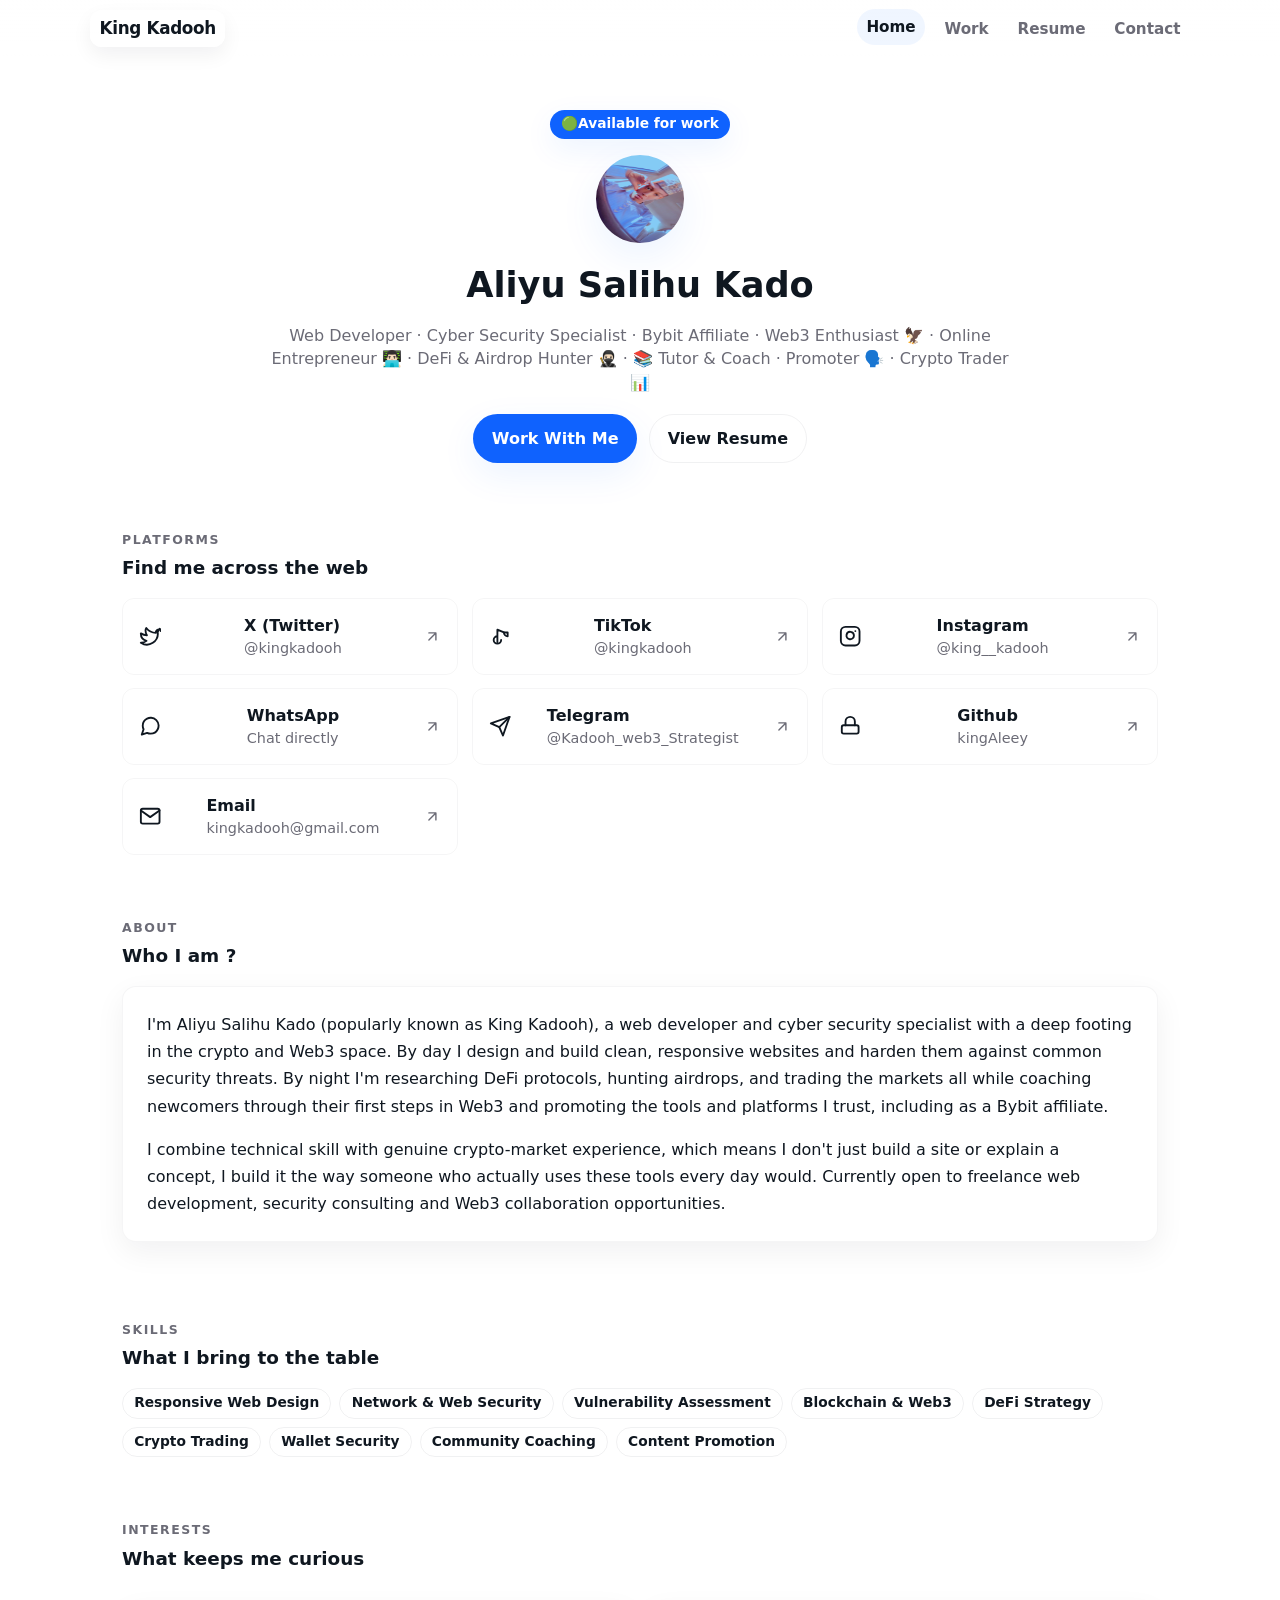
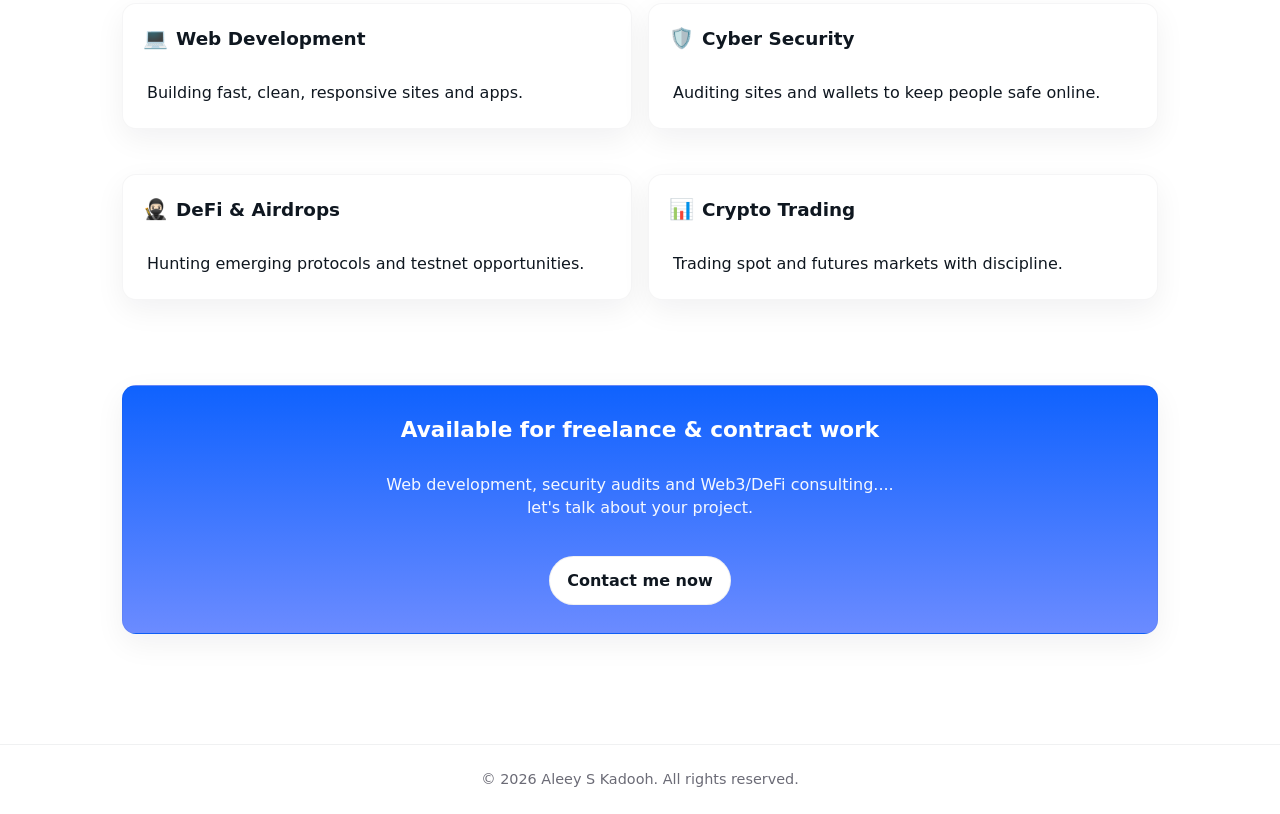
==== index.html @ 9423e7e9 "updates" ====
<!DOCTYPE html>
<html lang="en">
<head>
  <meta charset="utf-8" />
  <meta name="viewport" content="width=device-width, initial-scale=1" />
  <title>King Kadooh, Web Developer & Cyber Security Specialist</title>
  <meta name="description" content="King Kadooh, Web Developer, Cyber Security Specialist and Web3/DeFi enthusiast. Available for freelance web development, security audits and crypto consulting." />
  <link rel="icon" href="/favicon.ico" />
  <link rel="stylesheet" href="/styles.css" />
</head>
<body>
  <header class="site-header">
    <nav>
      <a href="/" class="brand">King Kadooh</a>
      <div class="nav-links">
        <a href="/">Home</a>
        <a href="/work.html">Work</a>
        <a href="/resume.html">Resume</a>
        <a href="/contact.html">Contact</a>
      </div>
    </nav>
  </header>

  <main>
    <section class="hero">
      <span class="badge badge-secondary">🟢Available for work</span>
      <img class="avatar" src="5960869288195329954.jpg" alt="">
      <h1>Aliyu Salihu Kado</h1>
      <p class="roles">
        Web Developer · Cyber Security Specialist · Bybit Affiliate · Web3 Enthusiast 🦅 · Online Entrepreneur 👨🏻‍💻 · DeFi &amp; Airdrop Hunter 🥷🏻 · 📚 Tutor &amp; Coach · Promoter 🗣️ · Crypto Trader 📊
      </p>
      <div class="cta-row">
        <a href="/contact.html" class="btn btn-primary">Work With Me</a>
        <a href="/resume.html" class="btn btn-outline">View Resume</a>
      </div>
    </section>

    <section class="section">
      <p class="section-eyebrow">Platforms</p>
      <h2 class="section-title">Find me across the web</h2>
      <div class="platform-grid">
        <a class="platform-card" href="https://twitter.com/" target="_blank" rel="noopener noreferrer">
          <div class="platform-info">
            <svg class="platform-icon" viewBox="0 0 24 24" fill="none" stroke="currentColor" stroke-width="2" stroke-linecap="round" stroke-linejoin="round"><path d="M22 4s-.7 2.1-2 3.4c1.6 10-9.4 17.3-18 11.6 2.2.1 4.4-.6 6-2C3 15.5 1.9 12.3 2 9c2 1.2 4.2 1.9 6.5 2C7.6 9.7 7 7.9 7 6c0-1 .3-2 .8-2.8C10.3 6.4 13.9 8.3 18 8.5c-.2-2.5 2.4-4.5 4.7-3.4 1-.1 1.9-.5 2.7-1.1-.3 1.1-1 2-1.9 2.6.9-.1 1.7-.3 2.5-.7z"/></svg>
          </div>
          <div>
            <p class="platform-name">X (Twitter)</p>
            <p class="platform-handle">@kingkadooh</p>
          </div>
          <svg class="arrow-icon" viewBox="0 0 24 24" fill="none" stroke="currentColor" stroke-width="2" stroke-linecap="round" stroke-linejoin="round"><path d="M7 17 17 7M7 7h10v10"/></svg>
        </a>
        <a class="platform-card" href="https://www.tiktok.com/" target="_blank" rel="noopener noreferrer">
          <div class="platform-info">
            <svg class="platform-icon" viewBox="0 0 24 24" fill="none" stroke="currentColor" stroke-width="2" stroke-linecap="round" stroke-linejoin="round"><path d="M9 18V5l7 3M9 12a4 4 0 1 0 4 4"/><path d="M16 8a4 4 0 0 0 4 4V8h-4Z"/></svg>
          </div>
          <div>
            <p class="platform-name">TikTok</p>
            <p class="platform-handle">@kingkadooh</p>
          </div>
          <svg class="arrow-icon" viewBox="0 0 24 24" fill="none" stroke="currentColor" stroke-width="2" stroke-linecap="round" stroke-linejoin="round"><path d="M7 17 17 7M7 7h10v10"/></svg>
        </a>
        <a class="platform-card" href="https://instagram.com/king__kadooh" target="_blank" rel="noopener noreferrer">
          <div class="platform-info">
            <svg class="platform-icon" viewBox="0 0 24 24" fill="none" stroke="currentColor" stroke-width="2" stroke-linecap="round" stroke-linejoin="round"><rect x="2" y="2" width="20" height="20" rx="5"/><path d="M16 11.4a4 4 0 1 1-7.9-1 4 4 0 0 1 7.9 1Z"/><path d="M17.5 6.5h.01"/></svg>
          </div>
          <div>
            <p class="platform-name">Instagram</p>
            <p class="platform-handle">@king__kadooh</p>
          </div>
          <svg class="arrow-icon" viewBox="0 0 24 24" fill="none" stroke="currentColor" stroke-width="2" stroke-linecap="round" stroke-linejoin="round"><path d="M7 17 17 7M7 7h10v10"/></svg>
        </a>
        <a class="platform-card" href="https://wa.me/2349134285557" target="_blank" rel="noopener noreferrer">
          <div class="platform-info">
            <svg class="platform-icon" viewBox="0 0 24 24" fill="none" stroke="currentColor" stroke-width="2" stroke-linecap="round" stroke-linejoin="round"><path d="M21 11.5a8.38 8.38 0 0 1-.9 3.8 8.5 8.5 0 0 1-7.6 4.7 8.38 8.38 0 0 1-3.8-.9L3 21l1.9-5.7a8.38 8.38 0 0 1-.9-3.8 8.5 8.5 0 0 1 4.7-7.6 8.38 8.38 0 0 1 3.8-.9h.5a8.48 8.48 0 0 1 8 8v.5z"/></svg>
          </div>
          <div>
            <p class="platform-name">WhatsApp</p>
            <p class="platform-handle">Chat directly</p>
          </div>
          <svg class="arrow-icon" viewBox="0 0 24 24" fill="none" stroke="currentColor" stroke-width="2" stroke-linecap="round" stroke-linejoin="round"><path d="M7 17 17 7M7 7h10v10"/></svg>
        </a>
        <a class="platform-card" href="https://t.me/Kadooh_web3_Strategist" target="_blank" rel="noopener noreferrer">
          <div class="platform-info">
            <svg class="platform-icon" viewBox="0 0 24 24" fill="none" stroke="currentColor" stroke-width="2" stroke-linecap="round" stroke-linejoin="round"><path d="m22 2-7 20-4-9-9-4Z"/><path d="M22 2 11 13"/></svg>
          </div>
          <div>
            <p class="platform-name">Telegram</p>
            <p class="platform-handle">@Kadooh_web3_Strategist</p>
          </div>
          <svg class="arrow-icon" viewBox="0 0 24 24" fill="none" stroke="currentColor" stroke-width="2" stroke-linecap="round" stroke-linejoin="round"><path d="M7 17 17 7M7 7h10v10"/></svg>
        </a>
        <a class="platform-card" href="https://github.com/kingAleey" target="_blank" rel="noopener noreferrer">
          <div class="platform-info">
            <svg class="platform-icon" viewBox="0 0 24 24" fill="none" stroke="currentColor" stroke-width="2" stroke-linecap="round" stroke-linejoin="round"><rect x="3" y="11" width="18" height="9" rx="2"/><path d="M7 11V7a5 5 0 0 1 10 0v4"/></svg>
          </div>
          <div>
            <p class="platform-name">Github</p>
            <p class="platform-handle">kingAleey</p>
          </div>
          <svg class="arrow-icon" viewBox="0 0 24 24" fill="none" stroke="currentColor" stroke-width="2" stroke-linecap="round" stroke-linejoin="round"><path d="M7 17 17 7M7 7h10v10"/></svg>
        </a>
        <a class="platform-card" href="mailto:hello@kingkadooh.com">
          <div class="platform-info">
            <svg class="platform-icon" viewBox="0 0 24 24" fill="none" stroke="currentColor" stroke-width="2" stroke-linecap="round" stroke-linejoin="round"><rect x="2" y="4" width="20" height="16" rx="2"/><path d="m22 6-10 7L2 6"/></svg>
          </div>
          <div>
            <p class="platform-name">Email</p>
            <p class="platform-handle">kingkadooh@gmail.com</p>
          </div>
          <svg class="arrow-icon" viewBox="0 0 24 24" fill="none" stroke="currentColor" stroke-width="2" stroke-linecap="round" stroke-linejoin="round"><path d="M7 17 17 7M7 7h10v10"/></svg>
        </a>
      </div>
    </section>

    <section class="section">
      <p class="section-eyebrow">About</p>
      <h2 class="section-title">Who I am ?</h2>
      <div class="card">
        <div class="card-content">
          <p style="line-height: 1.7; margin: 0;">
            I'm Aliyu Salihu Kado (popularly known as King Kadooh), a web developer and cyber security specialist with a deep footing in the crypto and Web3 space. By day I design and build clean, responsive websites and harden them against common security threats. By night I'm researching DeFi protocols, hunting airdrops, and trading the markets all while coaching newcomers through their first steps in Web3 and promoting the tools and platforms I trust, including as a Bybit affiliate.
          </p>
          <p style="line-height: 1.7; margin: 1rem 0 0;">
            I combine technical skill with genuine crypto-market experience, which means I don't just build a site or explain a concept, I build it the way someone who actually uses these tools every day would. Currently open to freelance web development, security consulting and Web3 collaboration opportunities.
          </p>
        </div>
      </div>
    </section>

    <section class="section">
      <p class="section-eyebrow">Skills</p>
      <h2 class="section-title">What I bring to the table</h2>
      <div class="tag-list">
        <span class="badge badge-outline">Responsive Web Design</span>
        <span class="badge badge-outline">Network &amp; Web Security</span>
        <span class="badge badge-outline">Vulnerability Assessment</span>
        <span class="badge badge-outline">Blockchain &amp; Web3</span>
        <span class="badge badge-outline">DeFi Strategy</span>
        <span class="badge badge-outline">Crypto Trading</span>
        <span class="badge badge-outline">Wallet Security</span>
        <span class="badge badge-outline">Community Coaching</span>
        <span class="badge badge-outline">Content Promotion</span>
      </div>
    </section>

    <section class="section">
      <p class="section-eyebrow">Interests</p>
      <h2 class="section-title">What keeps me curious</h2>
      <div class="interest-grid">
        <div class="card">
          <div class="card-header">
            <p class="card-title"><span class="interest-emoji">💻</span>Web Development</p>
          </div>
          <div class="card-content">
            <p style="color: var(--muted-foreground); margin: 0;">Building fast, clean, responsive sites and apps.</p>
          </div>
        </div>
        <div class="card">
          <div class="card-header">
            <p class="card-title"><span class="interest-emoji">🛡️</span>Cyber Security</p>
          </div>
          <div class="card-content">
            <p style="color: var(--muted-foreground); margin: 0;">Auditing sites and wallets to keep people safe online.</p>
          </div>
        </div>
        <div class="card">
          <div class="card-header">
            <p class="card-title"><span class="interest-emoji">🥷🏻</span>DeFi &amp; Airdrops</p>
          </div>
          <div class="card-content">
            <p style="color: var(--muted-foreground); margin: 0;">Hunting emerging protocols and testnet opportunities.</p>
          </div>
        </div>
        <div class="card">
          <div class="card-header">
            <p class="card-title"><span class="interest-emoji">📊</span>Crypto Trading</p>
          </div>
          <div class="card-content">
            <p style="color: var(--muted-foreground); margin: 0;">Trading spot and futures markets with discipline.</p>
          </div>
        </div>
      </div>
    </section>

    <section class="section" style="padding-bottom: 6rem; padding-top: 1.5rem;">
      <div class="card cta-card">
        <div class="card-content">
          <h2>Available for freelance &amp; contract work</h2>
          <p>Web development, security audits and Web3/DeFi consulting.... <br> let's talk about your project.</p>
          <a href="/contact.html" class="btn btn-light" style="margin-top: 0.5rem;">Contact me now</a>
        </div>
      </div>
    </section>
  </main>

  <footer class="site-footer">
    © <span id="year"></span> Aleey S Kadooh. All rights reserved.
  </footer>

  <script src="/script.js"></script>
</body>
</html>
---- styles.css ----
:root{
  --bg: #ffffff;
  --surface: #ffffff;
  --muted: #6b6b76;
  --text: #0f1720;
  --border: rgba(15,23,32,0.06);
  --primary: #0f62fe;
  --primary-foreground: #ffffff;
  --glass: rgba(255,255,255,0.6);
  --radius-sm: 8px;
  --radius: 14px;
  --shadow-sm: 0 10px 30px rgba(16,24,40,0.06);
  --shadow-md: 0 18px 48px rgba(16,24,40,0.10);
  --motion-duration: 300ms;
  --ease: cubic-bezier(.2,.9,.2,1);
  --max-width: 1100px;
  --container-pad: 1rem;
  --accent-weak: rgba(15,98,254,0.06);
  --touch-target: 48px;
}
*{box-sizing:border-box}
html,body{height:100%}
body{
  margin:0;
  font-family: Inter, system-ui, -apple-system, "Segoe UI", Roboto, "Helvetica Neue", Arial;
  -webkit-font-smoothing:antialiased;
  -moz-osx-font-smoothing:grayscale;
  color:var(--text);
  background:var(--bg);
  min-height:100vh;
  display:flex;
  flex-direction:column;
  line-height:1.45;
  -webkit-tap-highlight-color:transparent;
}
.wrapper, .site-header nav, main{max-width:var(--max-width); margin:0 auto; padding:0 var(--container-pad); width:100%}
.site-header{
  position:sticky;
  top:0;
  z-index:100;
  background:linear-gradient(180deg, rgba(255,255,255,0.06), rgba(255,255,255,0));
  border-bottom:none;
  backdrop-filter: blur(8px) saturate(110%);
  -webkit-backdrop-filter: blur(8px) saturate(110%);
  padding:0;
}
.site-header nav{
  display:flex;
  align-items:center;
  justify-content:space-between;
  gap:1rem;
  padding:.65rem 0;
}
.brand{
  font-weight:900;
  letter-spacing:-0.02em;
  color:var(--text);
  font-size:1.05rem;
  display:inline-flex;
  align-items:center;
  gap:.5rem;
  padding:.4rem .6rem;
  border-radius:12px;
  background:rgba(255,255,255,0.85);
  box-shadow:0 8px 20px rgba(16,24,40,0.06);
  transform:translateZ(0);
  z-index:120;
  will-change:transform;
  animation:brand-float 4200ms var(--ease) infinite;
}
@keyframes brand-float{
  0%{ transform:translateY(0) }
  50%{ transform:translateY(-6px) }
  100%{ transform:translateY(0) }
}
.nav-links{
  display:flex;
  gap:.6rem;
  align-items:center;
  -webkit-font-smoothing:antialiased;
}
a{ text-decoration:none; color:inherit; }
.nav-links a{
  color:var(--muted);
  font-weight:700;
  font-size:.95rem;
  padding:.45rem .6rem;
  border-radius:999px;
  transition: color var(--motion-duration) var(--ease), background-color var(--motion-duration) var(--ease), transform var(--motion-duration) var(--ease);
  text-decoration:none;
  border: none;
  background:transparent;
}
.nav-links a:hover, .nav-links a.active{
  color:var(--text);
  background:var(--accent-weak);
  transform:translateY(-2px);
}
@media (max-width:720px){
  .nav-links{gap:.4rem; font-size:.94rem}
  .nav-links a{padding:.5rem .6rem}
  .brand{padding:.33rem .5rem; font-size:1rem}
}
main{flex:1}
.site-footer{border-top:1px solid var(--border); padding:1.5rem var(--container-pad); text-align:center; color:var(--muted); font-size:.9rem}
.badge{
  display:inline-flex; align-items:center; gap:.5rem; padding:.28rem .7rem; border-radius:999px; font-weight:700; font-size:.86rem;
}
.badge-secondary{background:var(--primary); color:var(--primary-foreground); box-shadow:0 10px 30px rgba(15,98,254,0.08)}
.badge-outline{background:transparent; border:1px solid var(--border); color:var(--text)}
.btn{
  display:inline-flex; align-items:center; gap:.6rem; padding:.75rem 1.1rem; font-weight:800; border-radius:999px; border:1px solid transparent;
  cursor:pointer; transition: transform var(--motion-duration) var(--ease), box-shadow var(--motion-duration) var(--ease), background-color var(--motion-duration) var(--ease);
  text-decoration:none; min-height:var(--touch-target);
}
.btn-primary{background:var(--primary); color:var(--primary-foreground); box-shadow:0 12px 36px rgba(15,98,254,0.08)}
.btn-primary:hover{transform:translateY(-4px); box-shadow:var(--shadow-md)}
.btn-outline{background:transparent; color:var(--text); border:1px solid var(--border)}
.btn-outline:hover{background:var(--glass); transform:translateY(-2px)}
.btn-light{background:var(--surface); color:var(--text); border:1px solid var(--border)}
.btn-light:hover{background:var(--glass)}
.card{
  background:var(--surface);
  border-radius:var(--radius);
  border:1px solid rgba(15,23,32,0.04);
  box-shadow:var(--shadow-sm);
  overflow:hidden;
  transition: transform var(--motion-duration) var(--ease), box-shadow var(--motion-duration) var(--ease), border-color var(--motion-duration) var(--ease);
  will-change:transform;
  margin:0.9rem 0;
}
.card:hover{transform:translateY(-10px); box-shadow:var(--shadow-md); border-color:rgba(15,98,254,0.08)}
.card-header{padding:1.25rem 1.25rem 0}
.card-content{padding:1.5rem}
.card-title{font-size:1.15rem; font-weight:800; margin:0 0 .25rem; color:var(--text)}
.page-header{padding:3.25rem var(--container-pad) 0}
.page-header h1{font-size:2rem; margin:0 0 .5rem; font-weight:900}
.page-header p{color:var(--muted); margin:0 0 1.25rem}
.hero{padding:3.25rem 1rem 2.25rem; text-align:center}
.hero .badge{margin-bottom:1rem}
.avatar{
  margin:0 auto 1rem; height:88px; width:88px; display:flex; align-items:center; justify-content:center; border-radius:999px;
  background:linear-gradient(135deg,var(--primary), #6b8bff); color:var(--primary-foreground); font-weight:900; font-size:1.4rem;
  box-shadow:0 14px 40px rgba(15,98,254,0.08); transition:transform 360ms var(--ease), box-shadow 360ms var(--ease);
  will-change:transform;
}
.avatar:hover{transform:translateY(-6px) scale(1.02)}
.hero h1{font-size:2.2rem; margin:0; font-weight:900}
.hero .roles{margin-top:.9rem; font-size:1rem; color:var(--muted); max-width:760px; margin-left:auto; margin-right:auto}
.hero .cta-row{margin-top:1.25rem; display:flex; gap:.75rem; justify-content:center; flex-wrap:wrap}
.section{padding:2rem 1rem}
.section-eyebrow{font-size:.78rem; font-weight:800; text-transform:uppercase; letter-spacing:.12em; color:var(--muted); margin:0 0 .4rem}
.section-title{font-size:1.15rem; font-weight:800; margin:0 0 1rem}
.platform-grid{display:grid; grid-template-columns:1fr; gap:.85rem}
@media (min-width:640px){ .platform-grid{grid-template-columns:repeat(2,1fr)} }
@media (min-width:980px){ .platform-grid{grid-template-columns:repeat(3,1fr)} }
.platform-card{
  display:flex; align-items:center; justify-content:space-between; gap:1rem; padding:.95rem 1rem; border-radius:12px;
  transition: transform var(--motion-duration) var(--ease), box-shadow var(--motion-duration) var(--ease), background-color var(--motion-duration) var(--ease);
  background:transparent;
  border:1px solid rgba(15,23,32,0.04);
  text-decoration:none;
}
.platform-card:hover{transform:translateY(-8px); background:var(--accent-weak); box-shadow:var(--shadow-sm)}
.platform-info{display:flex; gap:.75rem; align-items:center}
.platform-icon{width:1.4rem; height:1.4rem; flex-shrink:0}
.platform-name{font-weight:800; margin:0}
.platform-handle{font-size:.9rem; color:var(--muted); margin:0}
.arrow-icon{width:1.05rem; height:1.05rem; color:var(--muted); transition: transform var(--motion-duration) var(--ease)}
.platform-card:hover .arrow-icon{transform:translate(6px,-4px) rotate(3deg)}
.tag-list{display:flex; flex-wrap:wrap; gap:.5rem}
.interest-grid{display:grid; grid-template-columns:1fr; gap:1rem}
@media (min-width:640px){ .interest-grid{grid-template-columns:repeat(2,1fr)} }
.interest-emoji{font-size:1.25rem; margin-right:.5rem}
.cta-card{background:linear-gradient(180deg,var(--primary), #6b8bff); color:var(--primary-foreground)}
.cta-card .card-content{display:flex; flex-direction:column; align-items:center; gap:.75rem; text-align:center; padding:1.75rem}
.cta-card h2{font-size:1.35rem; margin:0; font-weight:900}
.cta-card p{color:rgba(255,255,255,0.95); max-width:40rem}
.project-grid{display:grid; gap:1rem; grid-template-columns:1fr; padding:0 1rem 1.5rem}
@media (min-width:768px){ .project-grid{grid-template-columns:repeat(2,1fr)} }
.project-card{display:flex; flex-direction:column}
.project-description{color:var(--muted); margin:0 0 1rem}
.project-links{display:flex; gap:.6rem}
.project-link{color:var(--primary); font-weight:800; font-size:.95rem; display:inline-flex; align-items:center; gap:.5rem; text-decoration:none}
.project-link:hover{color:#0047b3; transform:translateY(-2px); transition:transform var(--motion-duration) var(--ease)}
.resume-wrap{
  padding:1.75rem 1rem 2.5rem;
  max-width:980px;
  margin:0 auto;
}
.resume-header{text-align:center; margin-bottom:1.25rem}
.resume-header h1{font-size:2.2rem; margin:0 0 .25rem}
.resume-header p{color:var(--muted); margin:0 0 1rem}
.separator{border:none; border-top:1px solid rgba(15,23,32,0.04); margin-top:1rem}
.summary-row{display:flex; gap:1rem; align-items:center}
.summary-row p{flex:1; margin:0}
.summary-avatar{flex-shrink:0; height:88px; width:88px; display:flex; align-items:center; justify-content:center; border-radius:12px; background:linear-gradient(135deg,var(--primary), #6b8bff); color:var(--primary-foreground); font-weight:900}
@media (max-width:640px){ .summary-row{flex-direction:column; text-align:center} }
.job-header-row{display:flex; justify-content:space-between; gap:1rem; align-items:flex-start; flex-wrap:wrap}
.job-title{font-size:1.03rem; font-weight:800; margin:0}
.job-company{font-weight:700; margin:0}
.job-body p{margin:0 0 1rem; color:var(--muted)}
.job-note{margin-top:1rem; color:var(--muted); font-size:.95rem}
.contact-wrap{max-width:720px; margin:0 auto; padding:1.5rem 1rem}
.contact-wrap h1{font-size:1.8rem; margin:0 0 .5rem}
.contact-wrap p{color:var(--muted); margin:0 0 1rem}
.form-field{margin-bottom:1rem}
.form-field label{display:block; font-weight:800; margin-bottom:.35rem; color:var(--text)}
.form-field input, .form-field textarea{
  width:100%; padding:.72rem .9rem; border-radius:10px; border:1px solid var(--border); background:transparent; color:var(--text);
  transition:box-shadow var(--motion-duration) var(--ease), border-color var(--motion-duration) var(--ease);
  font:inherit;
}
.form-field input::placeholder, .form-field textarea::placeholder{color:rgba(100,110,130,0.6)}
.form-field input:focus, .form-field textarea:focus{outline:none; border-color:var(--primary); box-shadow:0 10px 36px rgba(15,98,254,0.06)}
.form-field textarea{min-height:130px; resize:vertical}
.success-state{min-height:36vh; display:flex; align-items:center; justify-content:center; padding:1.25rem}
.success-icon{height:64px; width:64px; border-radius:999px; background:#dcfce7; color:#166534; display:flex; align-items:center; justify-content:center; margin:0 auto 1rem}
a:focus, button:focus, input:focus, textarea:focus{
  outline:3px solid rgba(59,130,246,0.18); outline-offset:2px; border-radius:8px;
}
.reveal{opacity:0; transform:translateY(8px); transition:opacity 420ms var(--ease), transform 420ms var(--ease)}
.reveal.visible{opacity:1; transform:none}
@media (prefers-reduced-motion:reduce){
  :root{ --motion-duration:120ms }
  *{ transition:none !important; animation:none !important; scroll-behavior:auto !important}
}
@media (max-width:420px){
  .avatar{height:84px; width:84px; font-size:1.25rem}
  .hero h1{font-size:1.6rem}
  .page-header h1{font-size:1.25rem}
  .brand{font-size:1rem; padding:.28rem .45rem}
  .nav-links{gap:.35rem; font-size:.92rem}
  .btn{padding:.64rem .9rem; min-height:44px}
  .card{border-radius:12px; margin:.7rem 0}
  .card-header{padding:1rem 1rem 0}
  .card-content{padding:1rem}
  .platform-card{padding:.75rem .9rem}
  .resume-wrap{padding:1rem .75rem 1.5rem}
}
[hidden]{display:none!important}
hr{border:none}
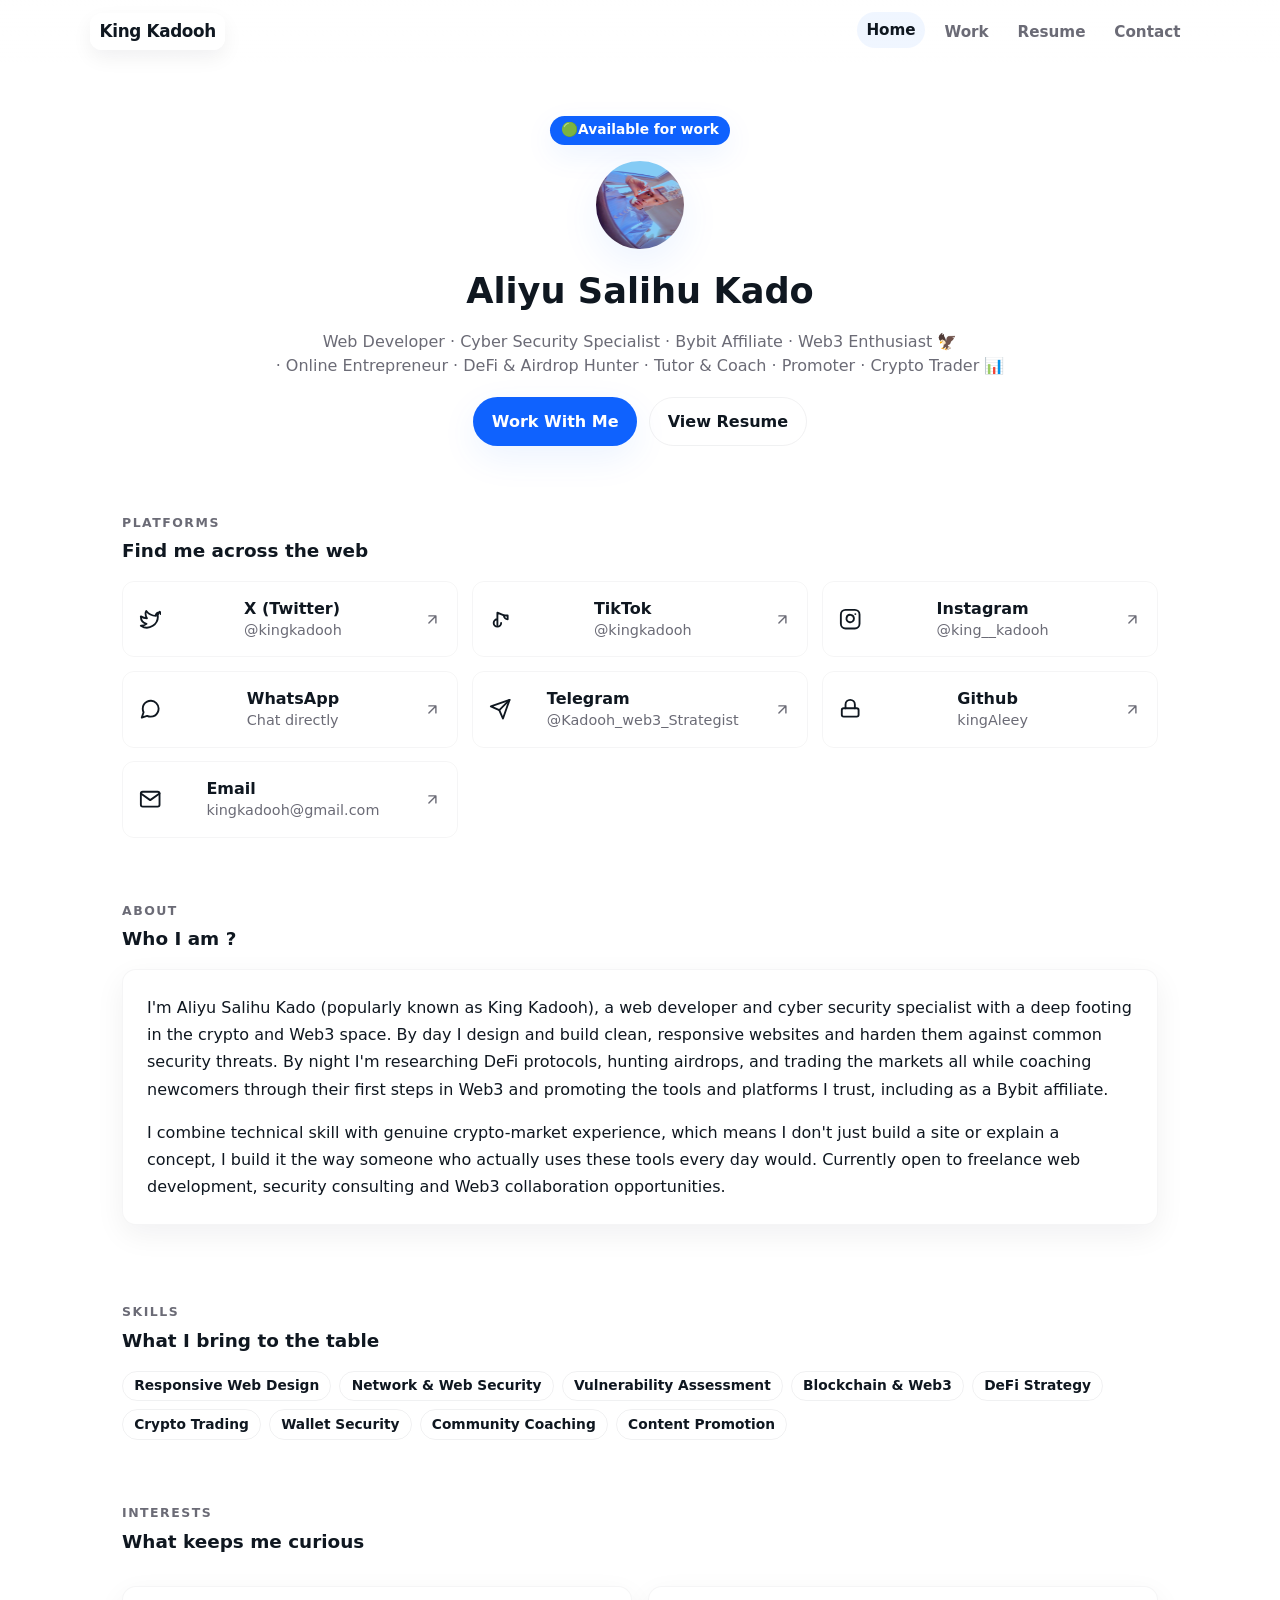
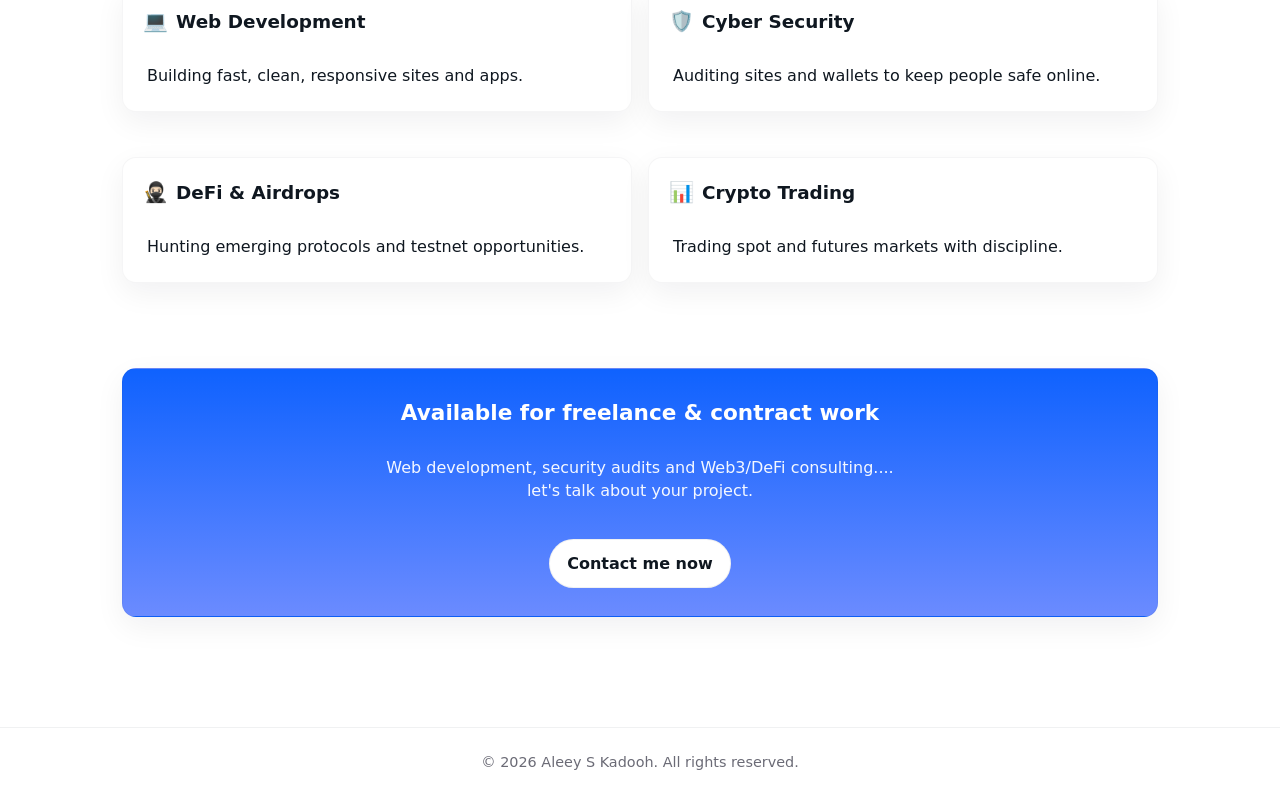
==== commit 9883e5bc: "update" ====
--- a/index.html
+++ b/index.html
@@ -27,7 +27,7 @@
       <img class="avatar" src="5960869288195329954.jpg" alt="">
       <h1>Aliyu Salihu Kado</h1>
       <p class="roles">
-        Web Developer · Cyber Security Specialist · Bybit Affiliate · Web3 Enthusiast 🦅 · Online Entrepreneur 👨🏻‍💻 · DeFi &amp; Airdrop Hunter 🥷🏻 · 📚 Tutor &amp; Coach · Promoter 🗣️ · Crypto Trader 📊
+        Web Developer · Cyber Security Specialist · Bybit Affiliate · Web3 Enthusiast 🦅<br> · Online Entrepreneur · DeFi &amp; Airdrop Hunter ·  Tutor &amp; Coach · Promoter  · Crypto Trader 📊
       </p>
       <div class="cta-row">
         <a href="/contact.html" class="btn btn-primary">Work With Me</a>
@@ -39,7 +39,7 @@
       <p class="section-eyebrow">Platforms</p>
       <h2 class="section-title">Find me across the web</h2>
       <div class="platform-grid">
-        <a class="platform-card" href="https://twitter.com/" target="_blank" rel="noopener noreferrer">
+        <a class="platform-card" href="https://x.com/Kadooh_web3" target="_blank" rel="noopener noreferrer">
           <div class="platform-info">
             <svg class="platform-icon" viewBox="0 0 24 24" fill="none" stroke="currentColor" stroke-width="2" stroke-linecap="round" stroke-linejoin="round"><path d="M22 4s-.7 2.1-2 3.4c1.6 10-9.4 17.3-18 11.6 2.2.1 4.4-.6 6-2C3 15.5 1.9 12.3 2 9c2 1.2 4.2 1.9 6.5 2C7.6 9.7 7 7.9 7 6c0-1 .3-2 .8-2.8C10.3 6.4 13.9 8.3 18 8.5c-.2-2.5 2.4-4.5 4.7-3.4 1-.1 1.9-.5 2.7-1.1-.3 1.1-1 2-1.9 2.6.9-.1 1.7-.3 2.5-.7z"/></svg>
           </div>
@@ -49,7 +49,7 @@
           </div>
           <svg class="arrow-icon" viewBox="0 0 24 24" fill="none" stroke="currentColor" stroke-width="2" stroke-linecap="round" stroke-linejoin="round"><path d="M7 17 17 7M7 7h10v10"/></svg>
         </a>
-        <a class="platform-card" href="https://www.tiktok.com/" target="_blank" rel="noopener noreferrer">
+        <a class="platform-card" href="https://www.tiktok.com/@king___kadooh?_r=1&_t=ZS-986gzdg9pdQ" target="_blank" rel="noopener noreferrer">
           <div class="platform-info">
             <svg class="platform-icon" viewBox="0 0 24 24" fill="none" stroke="currentColor" stroke-width="2" stroke-linecap="round" stroke-linejoin="round"><path d="M9 18V5l7 3M9 12a4 4 0 1 0 4 4"/><path d="M16 8a4 4 0 0 0 4 4V8h-4Z"/></svg>
           </div>
@@ -59,7 +59,7 @@
           </div>
           <svg class="arrow-icon" viewBox="0 0 24 24" fill="none" stroke="currentColor" stroke-width="2" stroke-linecap="round" stroke-linejoin="round"><path d="M7 17 17 7M7 7h10v10"/></svg>
         </a>
-        <a class="platform-card" href="https://instagram.com/king__kadooh" target="_blank" rel="noopener noreferrer">
+        <a class="platform-card" href="https://www.instagram.com/king__kadooh?igsh=MXcxd3g4cWZ3ZndtYQ==" target="_blank" rel="noopener noreferrer">
           <div class="platform-info">
             <svg class="platform-icon" viewBox="0 0 24 24" fill="none" stroke="currentColor" stroke-width="2" stroke-linecap="round" stroke-linejoin="round"><rect x="2" y="2" width="20" height="20" rx="5"/><path d="M16 11.4a4 4 0 1 1-7.9-1 4 4 0 0 1 7.9 1Z"/><path d="M17.5 6.5h.01"/></svg>
           </div>
@@ -99,7 +99,7 @@
           </div>
           <svg class="arrow-icon" viewBox="0 0 24 24" fill="none" stroke="currentColor" stroke-width="2" stroke-linecap="round" stroke-linejoin="round"><path d="M7 17 17 7M7 7h10v10"/></svg>
         </a>
-        <a class="platform-card" href="mailto:hello@kingkadooh.com">
+        <a class="platform-card" href="kingkadooh@gmail.com">
           <div class="platform-info">
             <svg class="platform-icon" viewBox="0 0 24 24" fill="none" stroke="currentColor" stroke-width="2" stroke-linecap="round" stroke-linejoin="round"><rect x="2" y="4" width="20" height="16" rx="2"/><path d="m22 6-10 7L2 6"/></svg>
           </div>
--- a/styles.css
+++ b/styles.css
@@ -1,4 +1,3 @@
-
 :root{
   --bg: #ffffff;
   --surface: #ffffff;
@@ -18,6 +17,7 @@
   --container-pad: 1rem;
   --accent-weak: rgba(15,98,254,0.06);
   --touch-target: 48px;
+  --header-height: 64px;
 }
 *{box-sizing:border-box}
 html,body{height:100%}
@@ -33,11 +33,15 @@
   flex-direction:column;
   line-height:1.45;
   -webkit-tap-highlight-color:transparent;
+  padding-top:var(--header-height);
 }
 .wrapper, .site-header nav, main{max-width:var(--max-width); margin:0 auto; padding:0 var(--container-pad); width:100%}
 .site-header{
-  position:sticky;
+  position:fixed;
   top:0;
+  left:0;
+  right:0;
+  height:var(--header-height);
   z-index:100;
   background:linear-gradient(180deg, rgba(255,255,255,0.06), rgba(255,255,255,0));
   border-bottom:none;
@@ -51,6 +55,7 @@
   justify-content:space-between;
   gap:1rem;
   padding:.65rem 0;
+  height:100%;
 }
 .brand{
   font-weight:900;
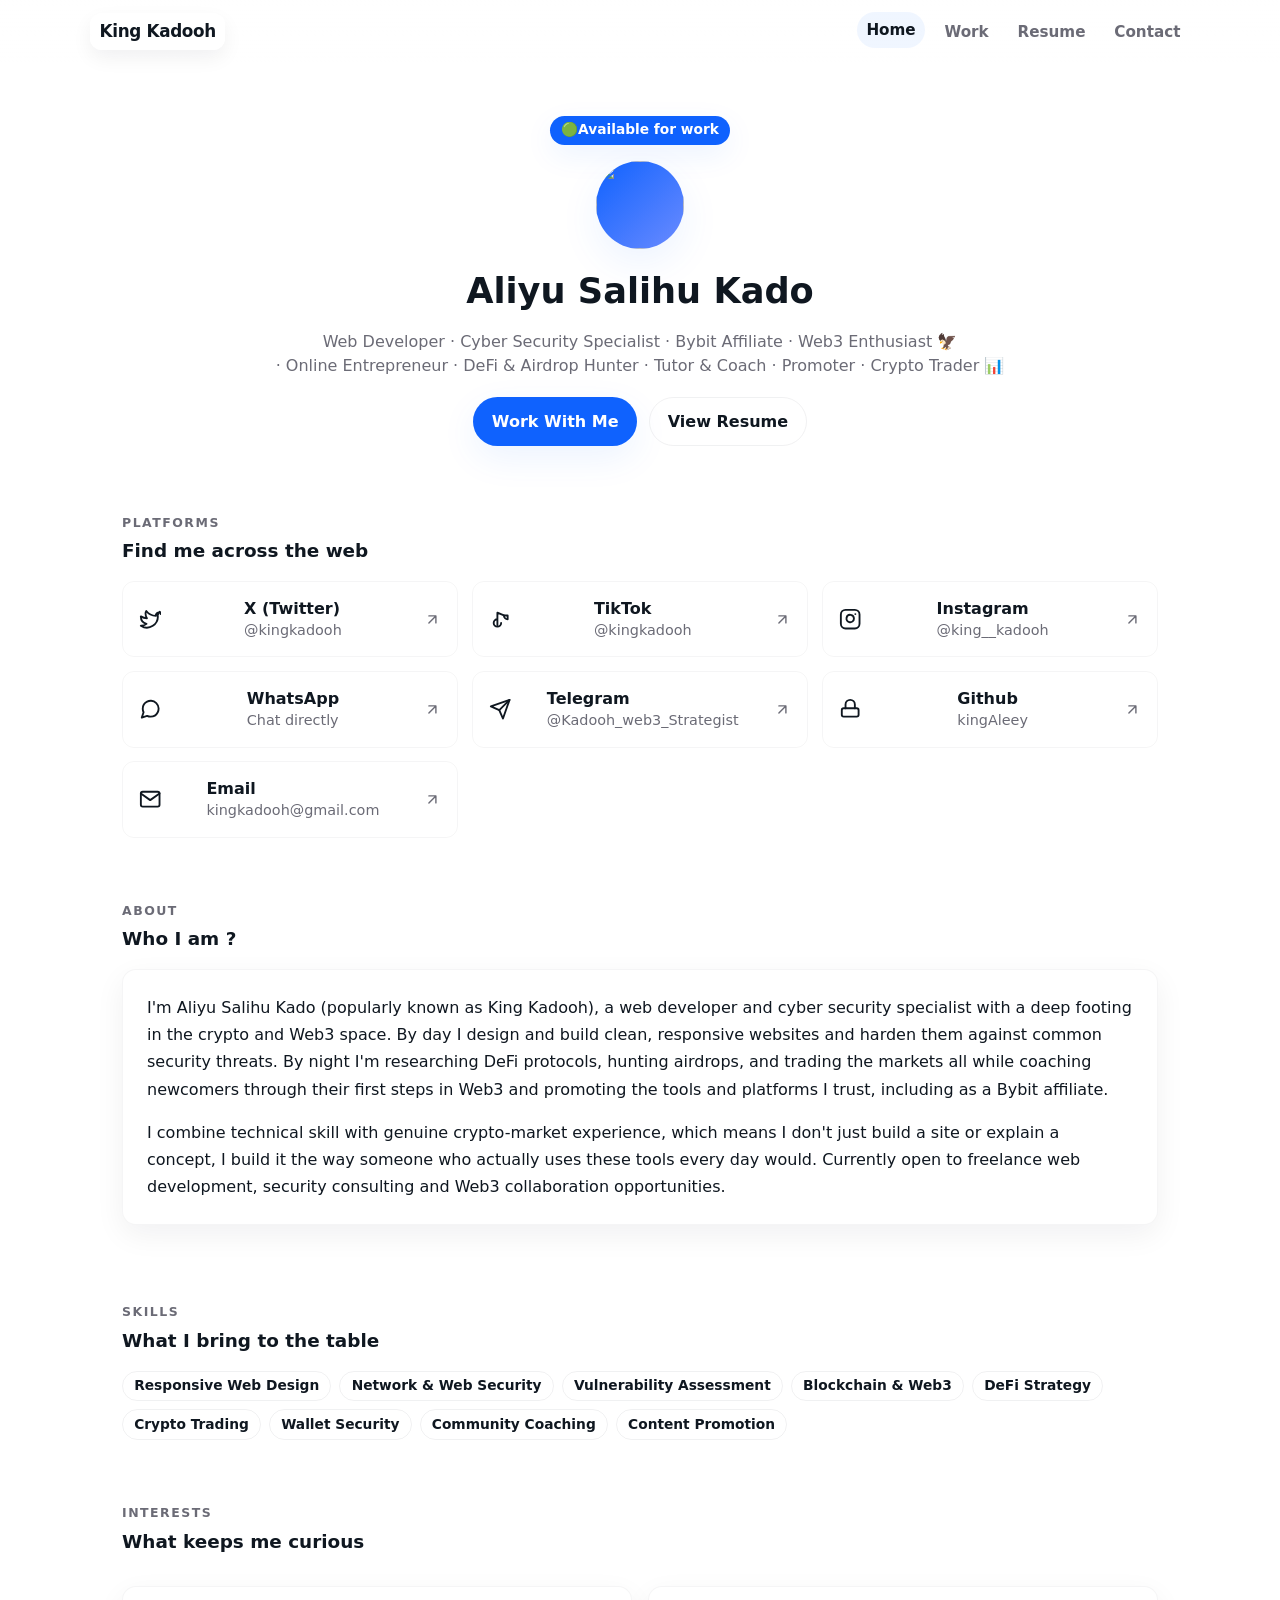
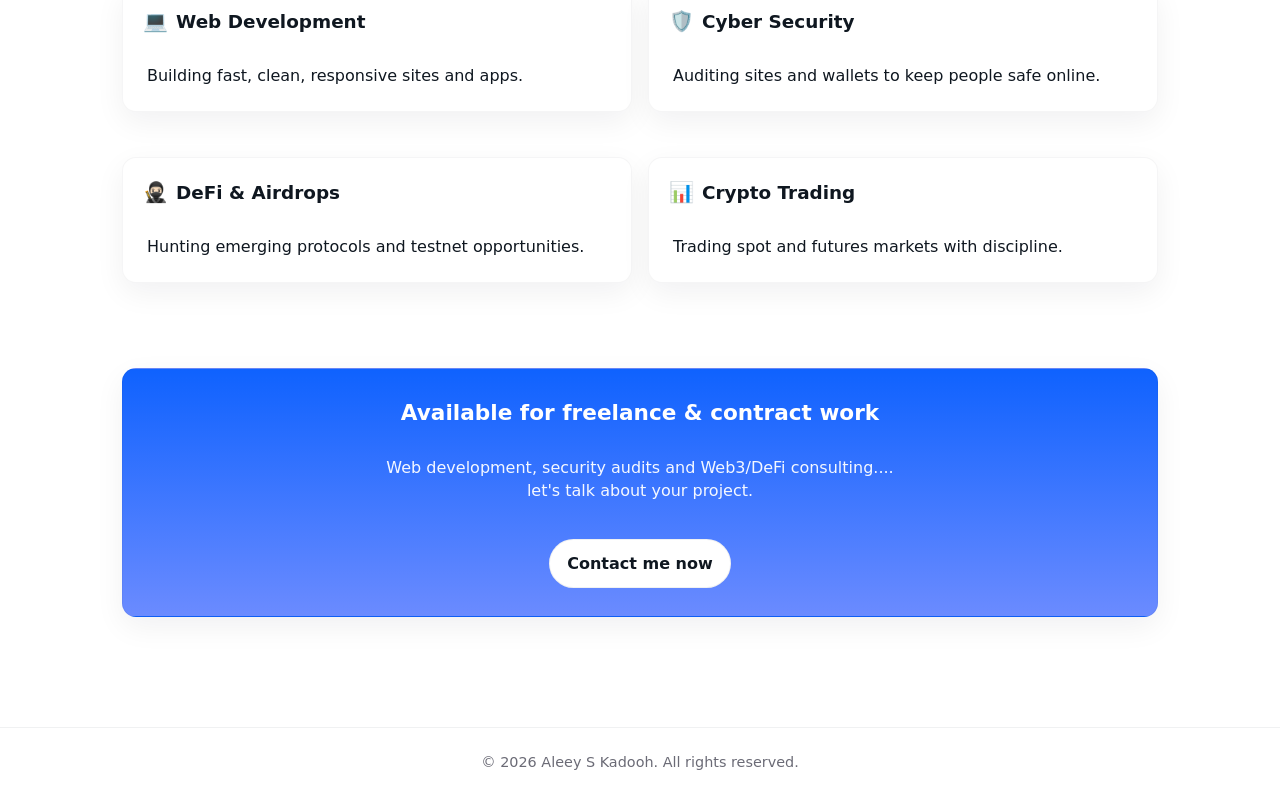
==== commit 25d33d3c: "up" ====
--- a/index.html
+++ b/index.html
@@ -24,7 +24,7 @@
   <main>
     <section class="hero">
       <span class="badge badge-secondary">🟢Available for work</span>
-      <img class="avatar" src="5960869288195329954.jpg" alt="">
+      <img class="avatar" src="596086928895329954.jpg" alt="">
       <h1>Aliyu Salihu Kado</h1>
       <p class="roles">
         Web Developer · Cyber Security Specialist · Bybit Affiliate · Web3 Enthusiast 🦅<br> · Online Entrepreneur · DeFi &amp; Airdrop Hunter ·  Tutor &amp; Coach · Promoter  · Crypto Trader 📊
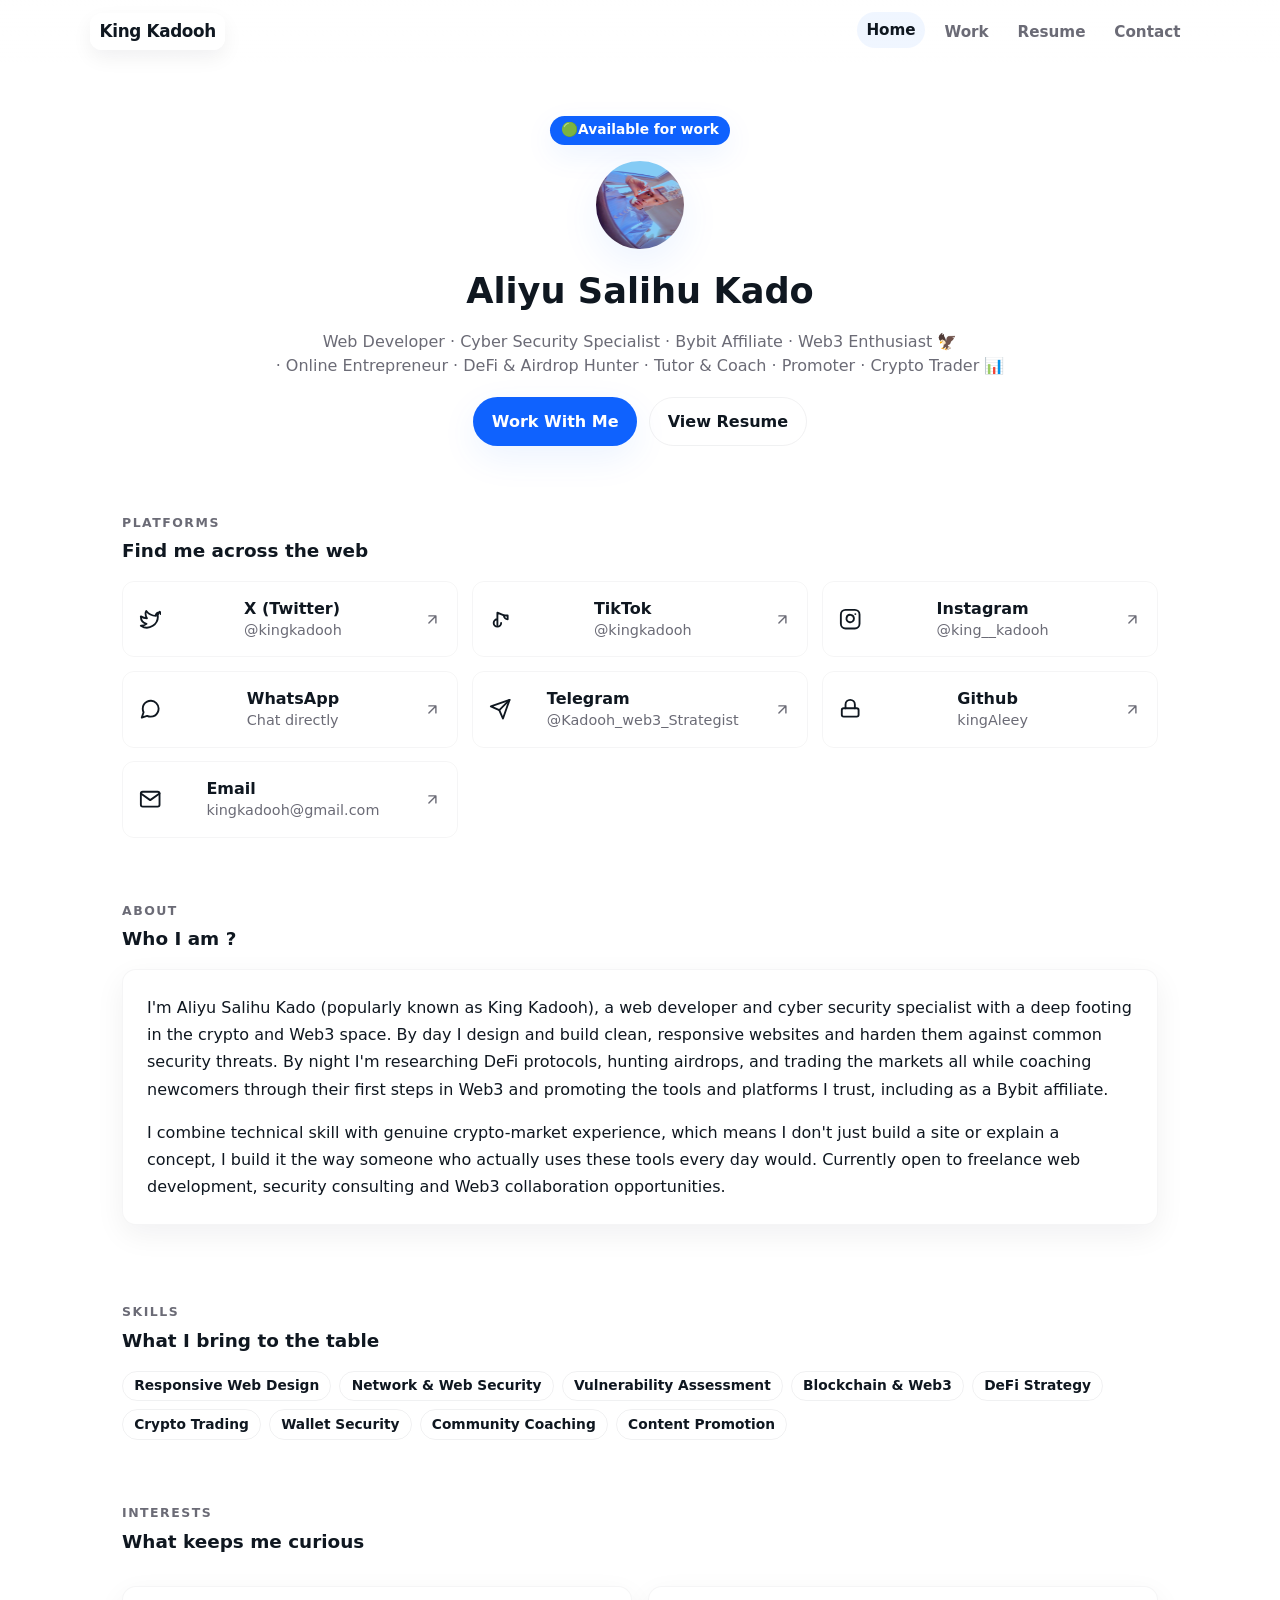
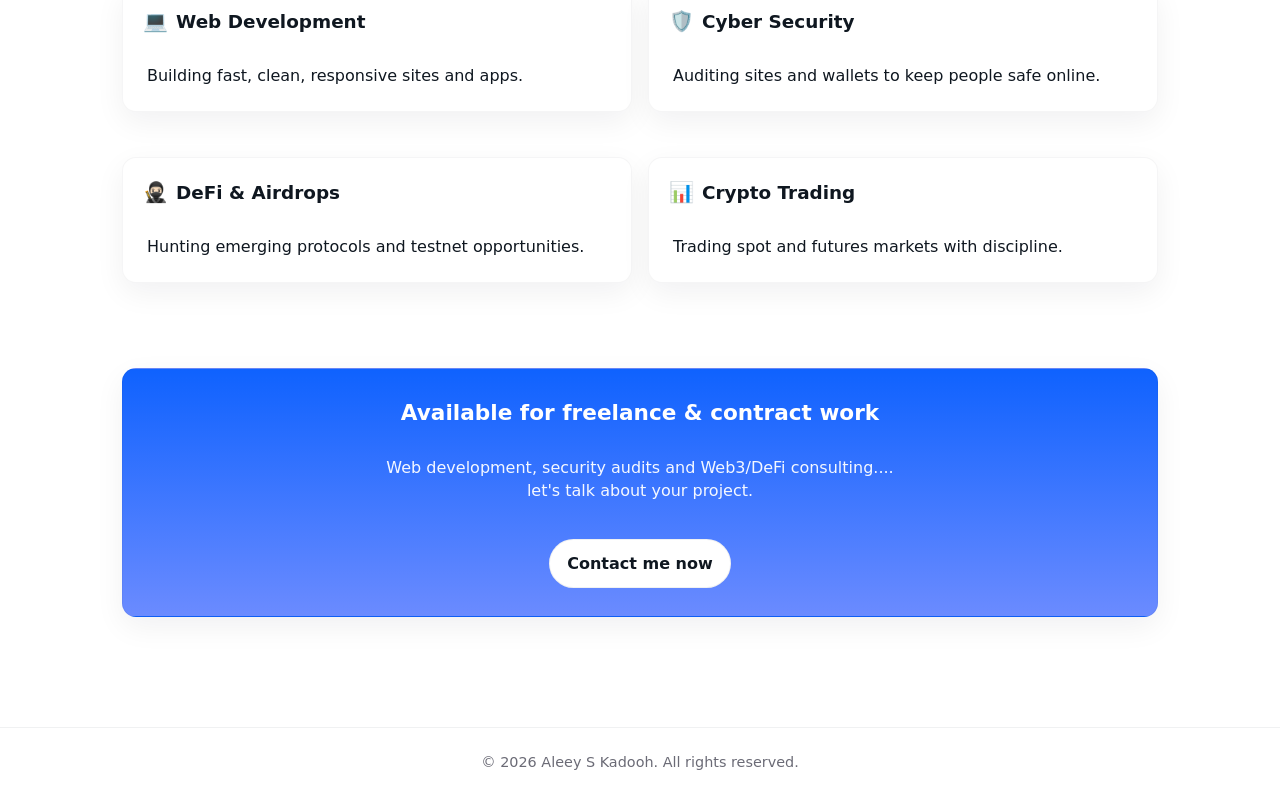
==== commit 571343e6: "changess" ====
--- a/index.html
+++ b/index.html
@@ -24,7 +24,7 @@
   <main>
     <section class="hero">
       <span class="badge badge-secondary">🟢Available for work</span>
-      <img class="avatar" src="596086928895329954.jpg" alt="">
+      <img class="avatar" src="5960869288195329954.jpg" alt="">
       <h1>Aliyu Salihu Kado</h1>
       <p class="roles">
         Web Developer · Cyber Security Specialist · Bybit Affiliate · Web3 Enthusiast 🦅<br> · Online Entrepreneur · DeFi &amp; Airdrop Hunter ·  Tutor &amp; Coach · Promoter  · Crypto Trader 📊
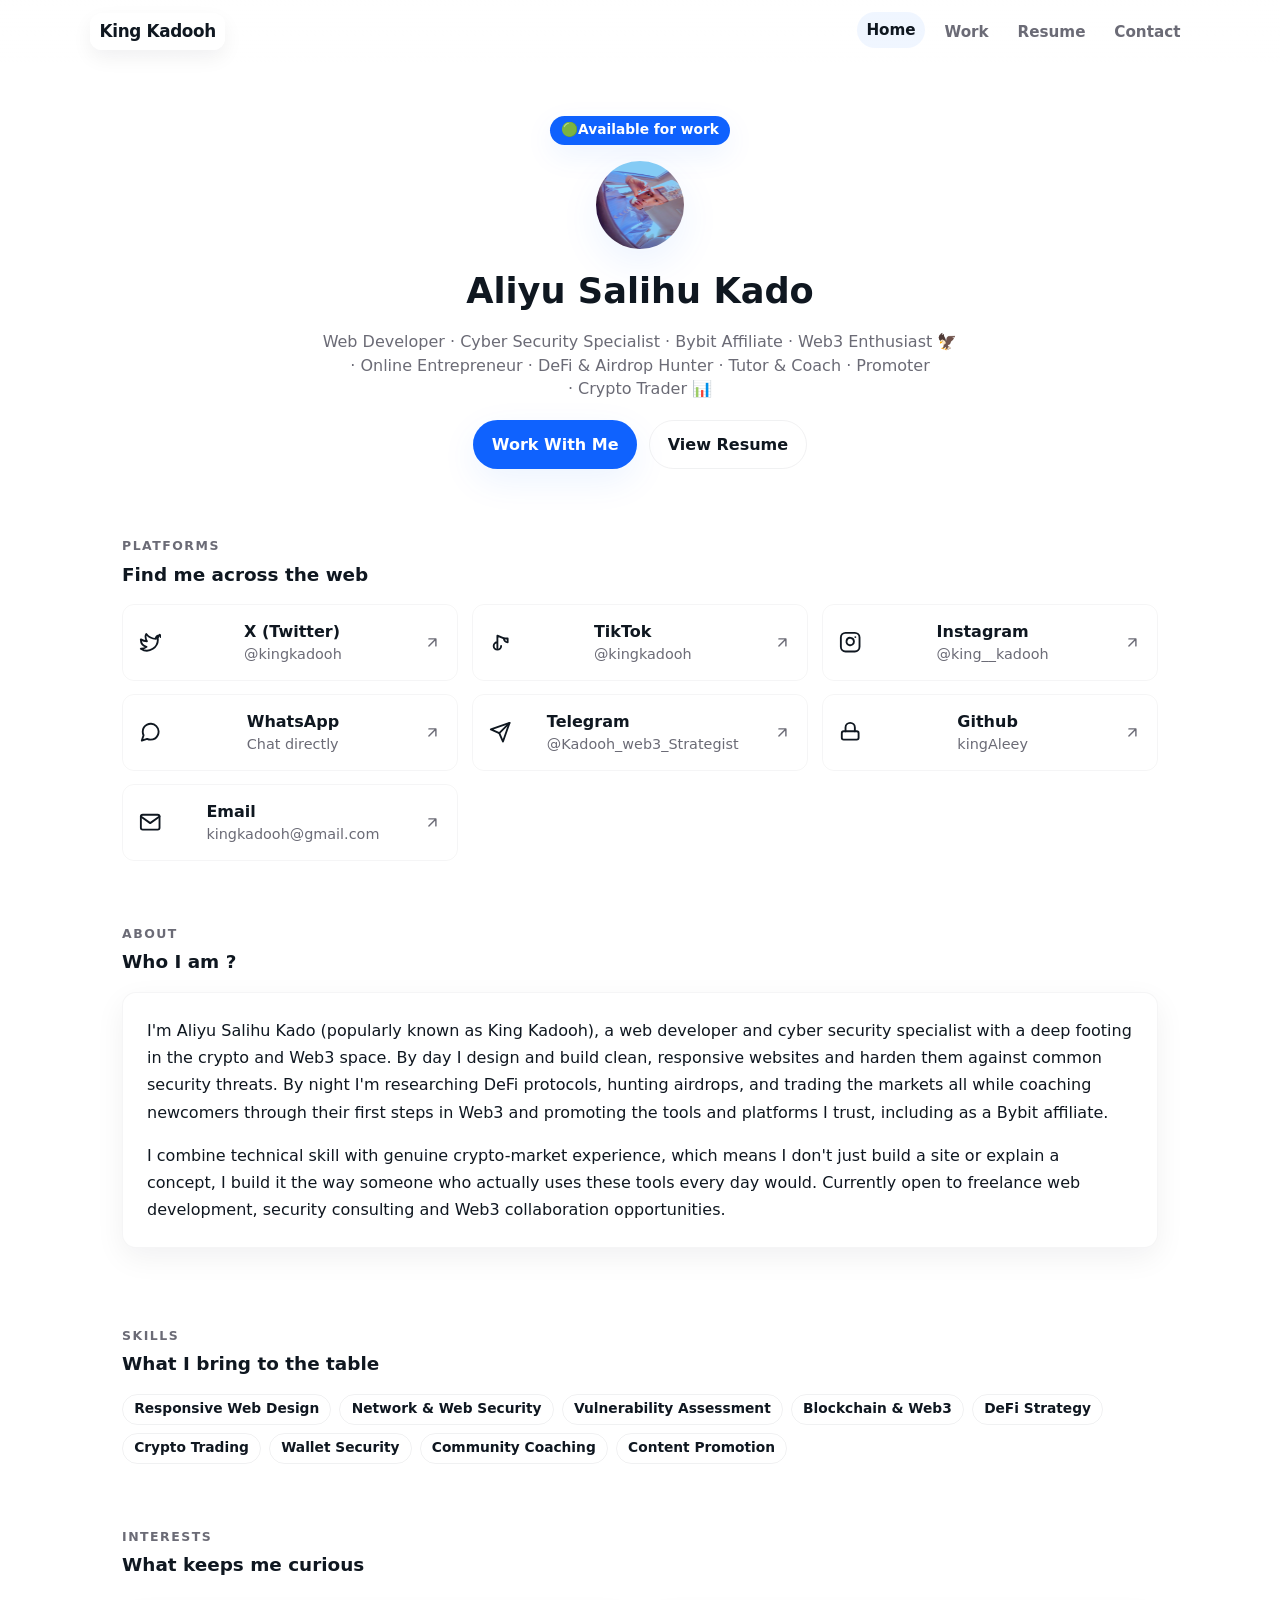
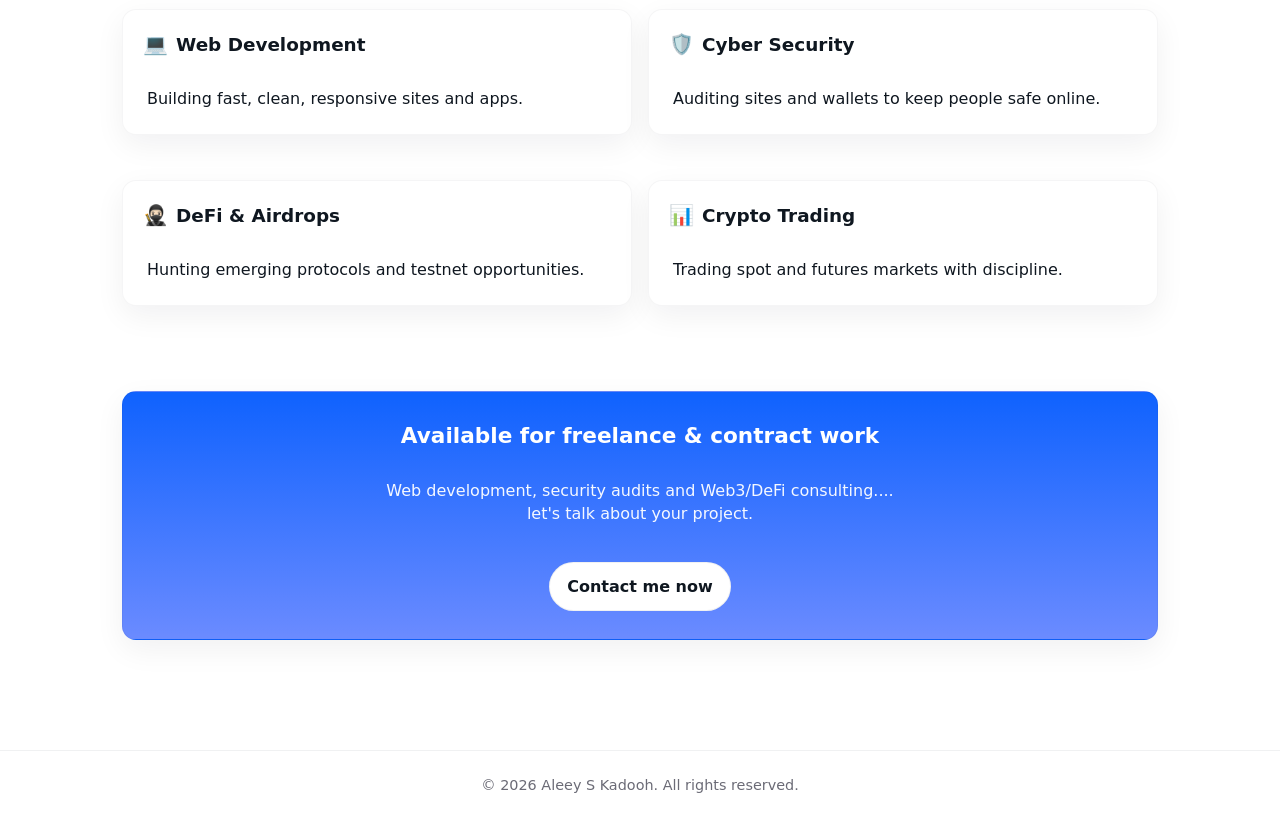
==== commit 6d3b704b: "update" ====
--- a/index.html
+++ b/index.html
@@ -27,7 +27,7 @@
       <img class="avatar" src="5960869288195329954.jpg" alt="">
       <h1>Aliyu Salihu Kado</h1>
       <p class="roles">
-        Web Developer · Cyber Security Specialist · Bybit Affiliate · Web3 Enthusiast 🦅<br> · Online Entrepreneur · DeFi &amp; Airdrop Hunter ·  Tutor &amp; Coach · Promoter  · Crypto Trader 📊
+        Web Developer · Cyber Security Specialist · Bybit Affiliate · Web3 Enthusiast 🦅<br> · Online Entrepreneur · DeFi &amp; Airdrop Hunter ·  Tutor &amp; Coach · Promoter <br>  · Crypto Trader 📊
       </p>
       <div class="cta-row">
         <a href="/contact.html" class="btn btn-primary">Work With Me</a>
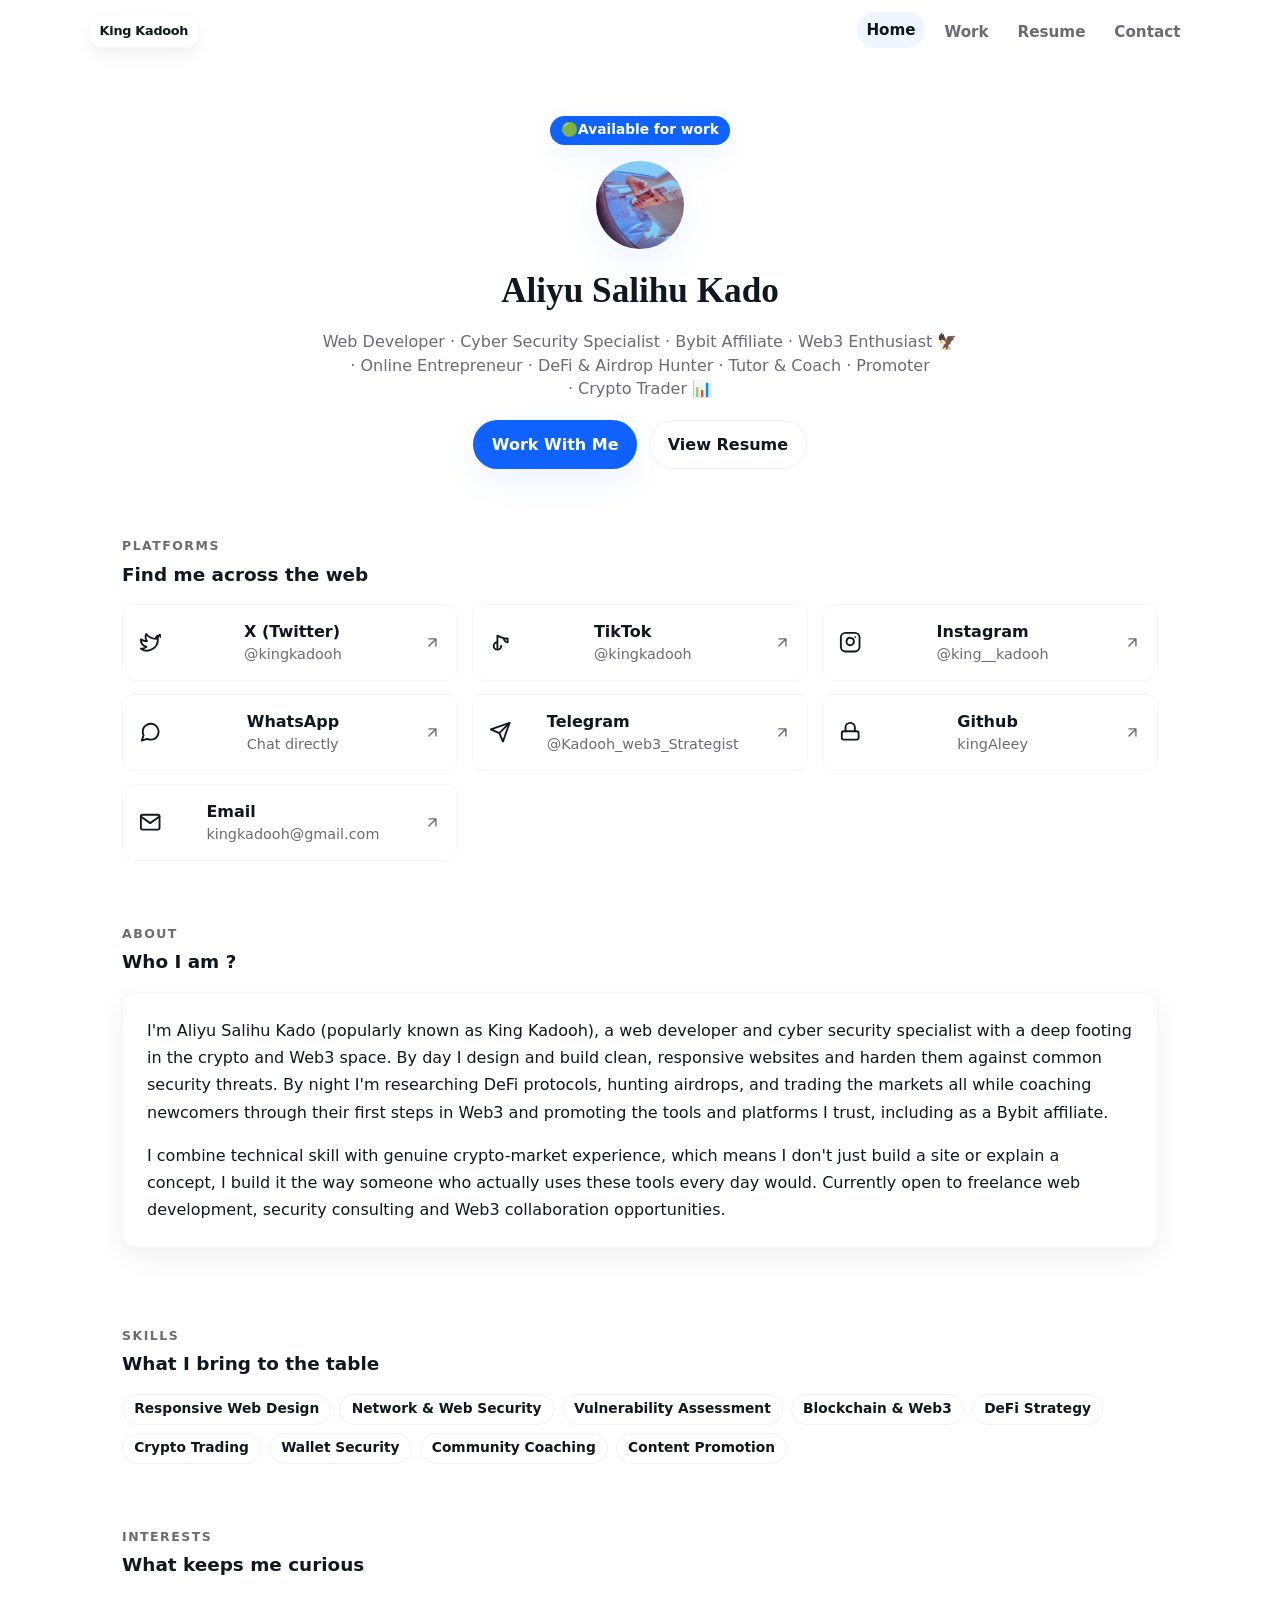
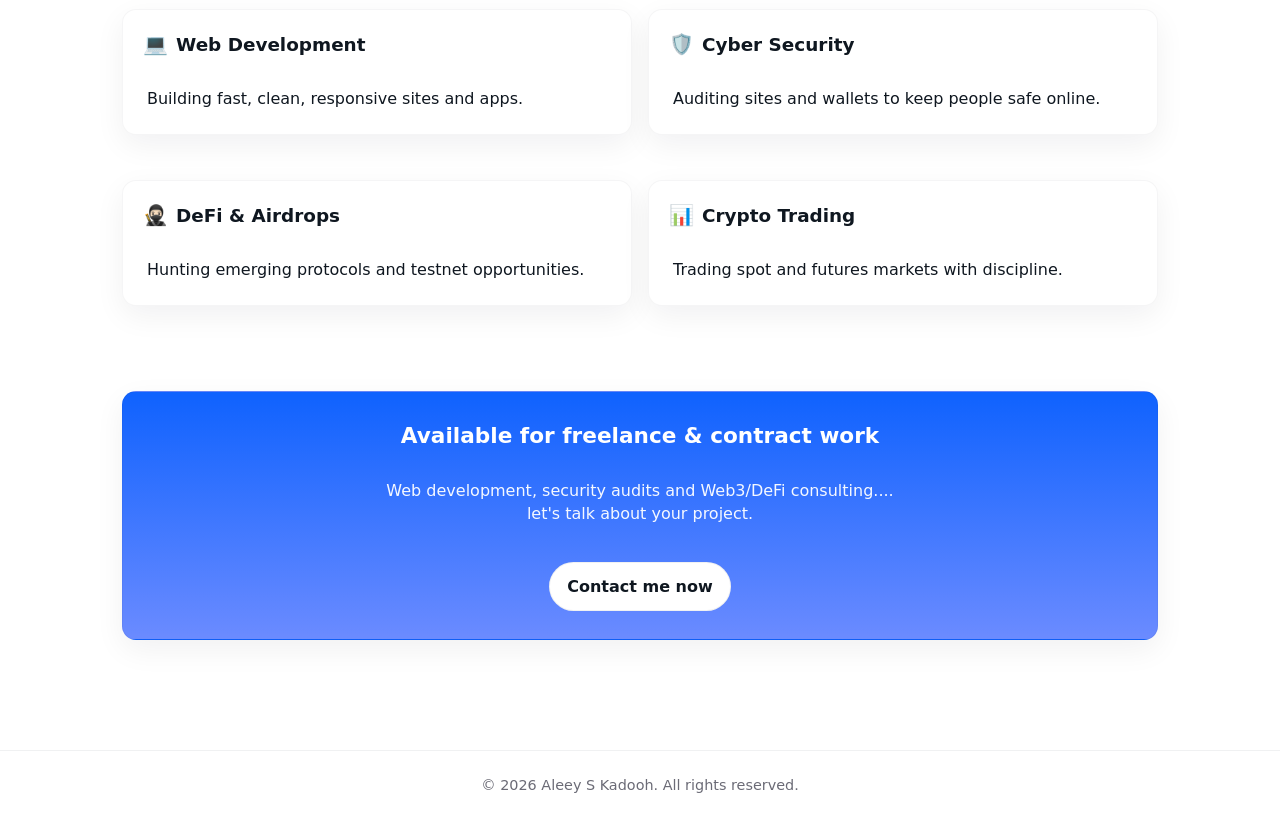
==== commit 1d587577: "update" ====
--- a/index.html
+++ b/index.html
@@ -25,7 +25,7 @@
     <section class="hero">
       <span class="badge badge-secondary">🟢Available for work</span>
       <img class="avatar" src="5960869288195329954.jpg" alt="">
-      <h1>Aliyu Salihu Kado</h1>
+      <h1 class="textmainme">Aliyu Salihu Kado</h1>
       <p class="roles">
         Web Developer · Cyber Security Specialist · Bybit Affiliate · Web3 Enthusiast 🦅<br> · Online Entrepreneur · DeFi &amp; Airdrop Hunter ·  Tutor &amp; Coach · Promoter <br>  · Crypto Trader 📊
       </p>
--- a/styles.css
+++ b/styles.css
@@ -19,6 +19,11 @@
   --touch-target: 48px;
   --header-height: 64px;
 }
+
+.textmainme{
+  font-family: serif;
+}
+
 *{box-sizing:border-box}
 html,body{height:100%}
 body{
@@ -61,7 +66,7 @@
   font-weight:900;
   letter-spacing:-0.02em;
   color:var(--text);
-  font-size:1.05rem;
+  font-size:0.8rem;
   display:inline-flex;
   align-items:center;
   gap:.5rem;
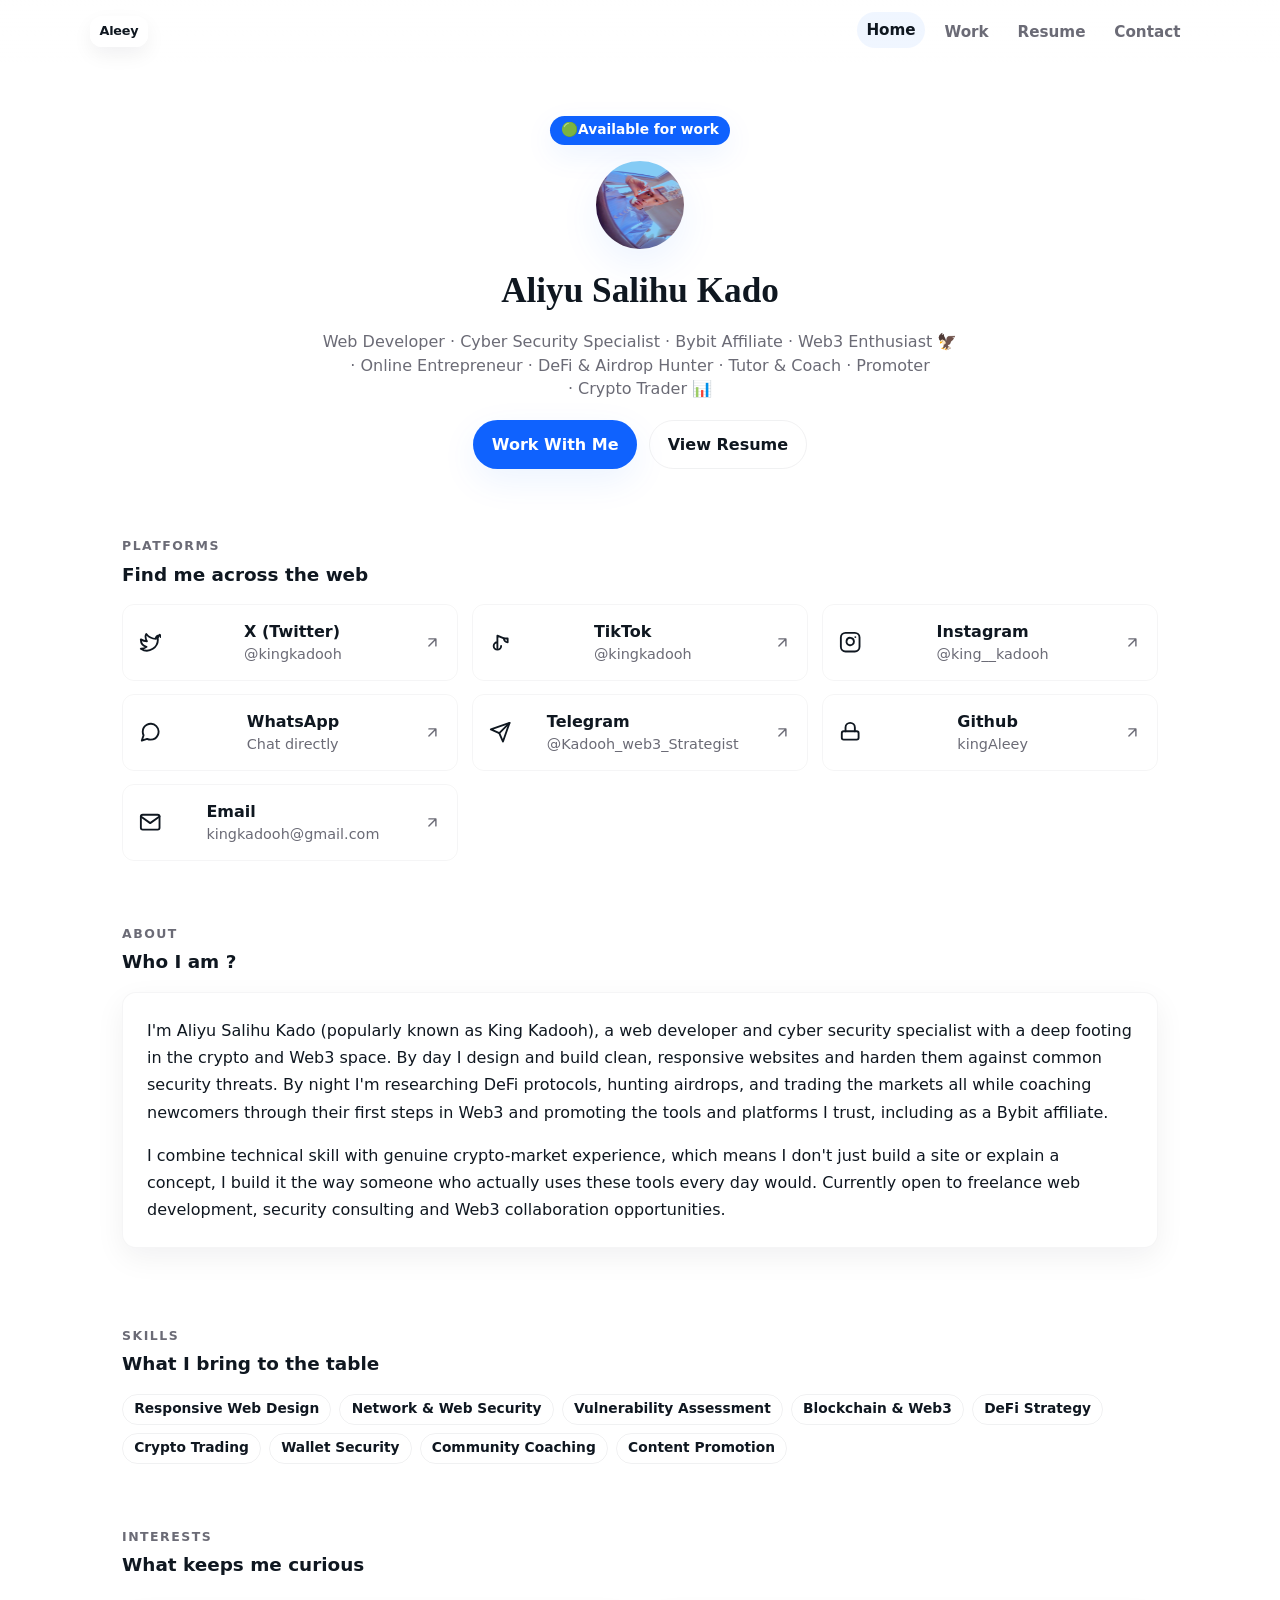
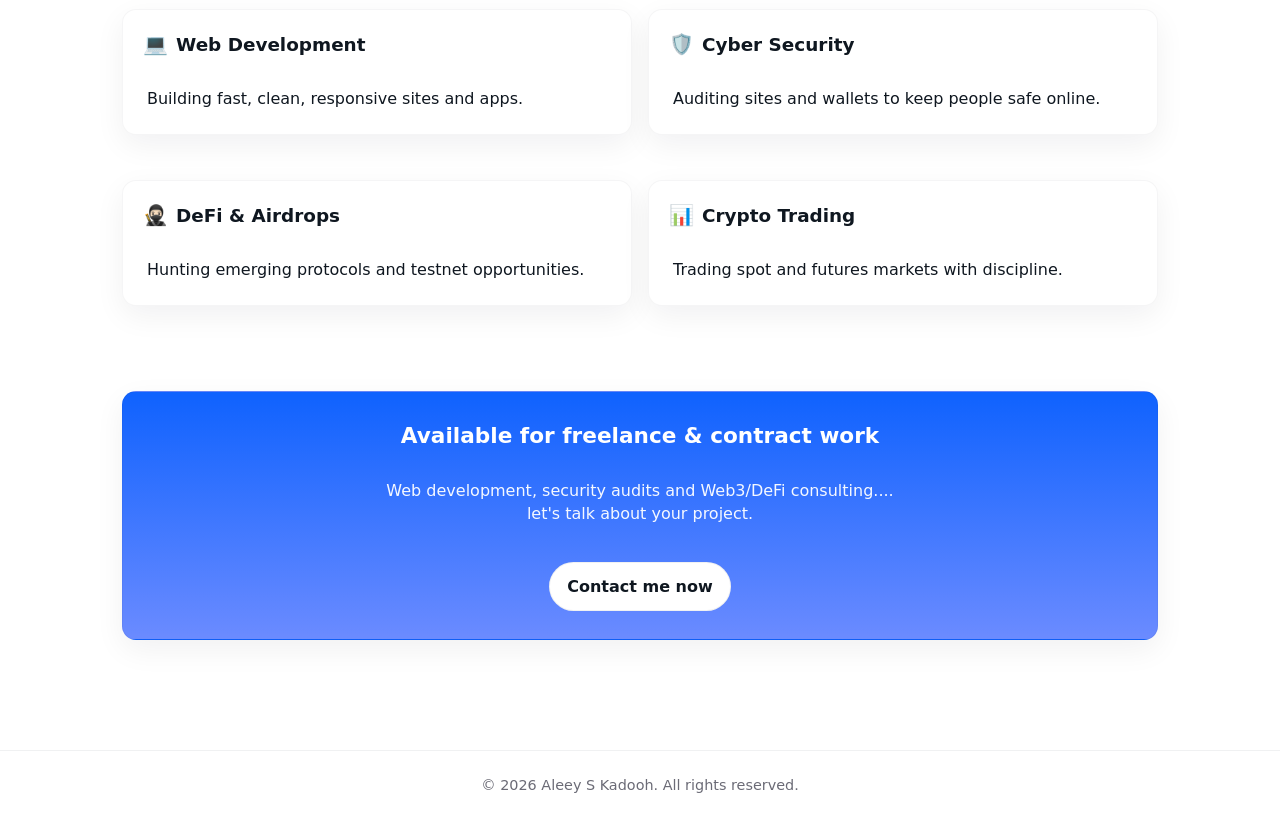
==== commit 1c43dcaf: "update" ====
--- a/index.html
+++ b/index.html
@@ -11,7 +11,7 @@
 <body>
   <header class="site-header">
     <nav>
-      <a href="/" class="brand">King Kadooh</a>
+      <a href="/" class="brand">Aleey</a>
       <div class="nav-links">
         <a href="/">Home</a>
         <a href="/work.html">Work</a>
@@ -99,7 +99,7 @@
           </div>
           <svg class="arrow-icon" viewBox="0 0 24 24" fill="none" stroke="currentColor" stroke-width="2" stroke-linecap="round" stroke-linejoin="round"><path d="M7 17 17 7M7 7h10v10"/></svg>
         </a>
-        <a class="platform-card" href="kingkadooh@gmail.com">
+        <a class="platform-card" href="mailto:kingkadooh@gmail.com">
           <div class="platform-info">
             <svg class="platform-icon" viewBox="0 0 24 24" fill="none" stroke="currentColor" stroke-width="2" stroke-linecap="round" stroke-linejoin="round"><rect x="2" y="4" width="20" height="16" rx="2"/><path d="m22 6-10 7L2 6"/></svg>
           </div>
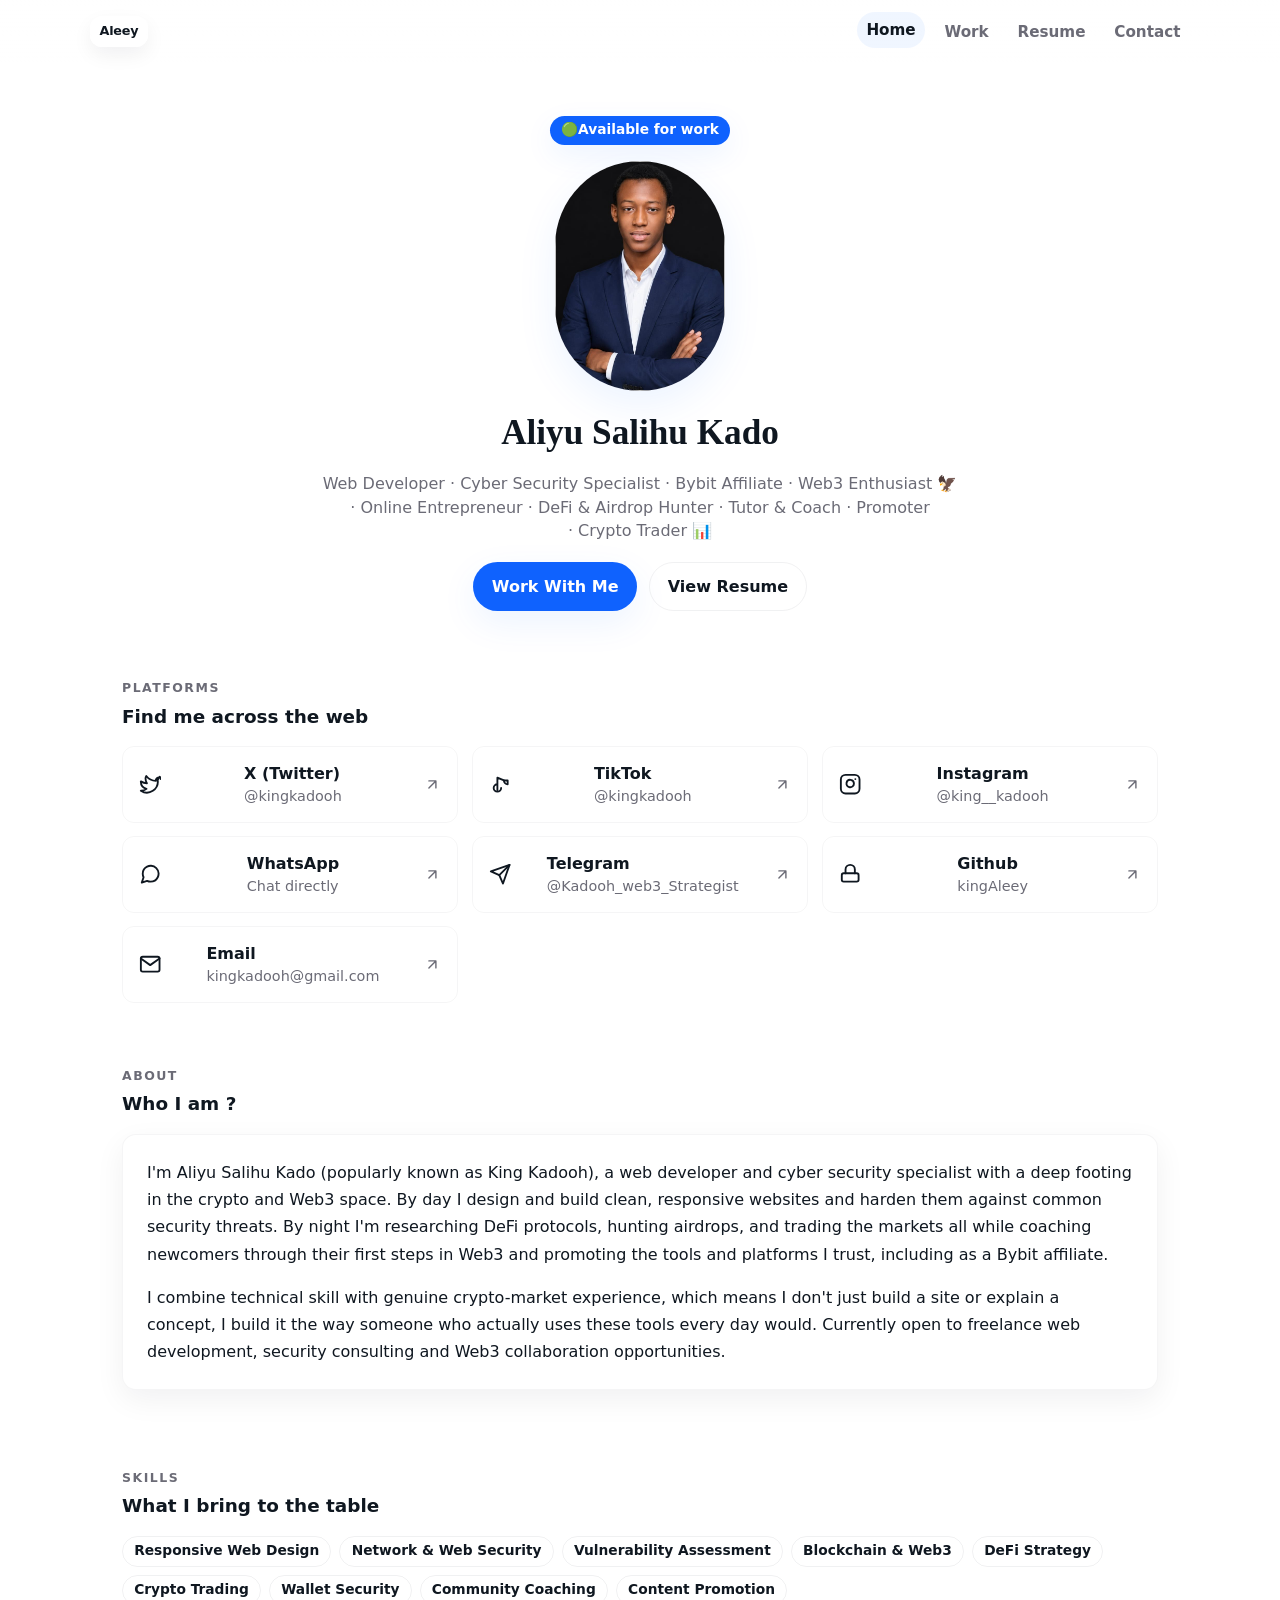
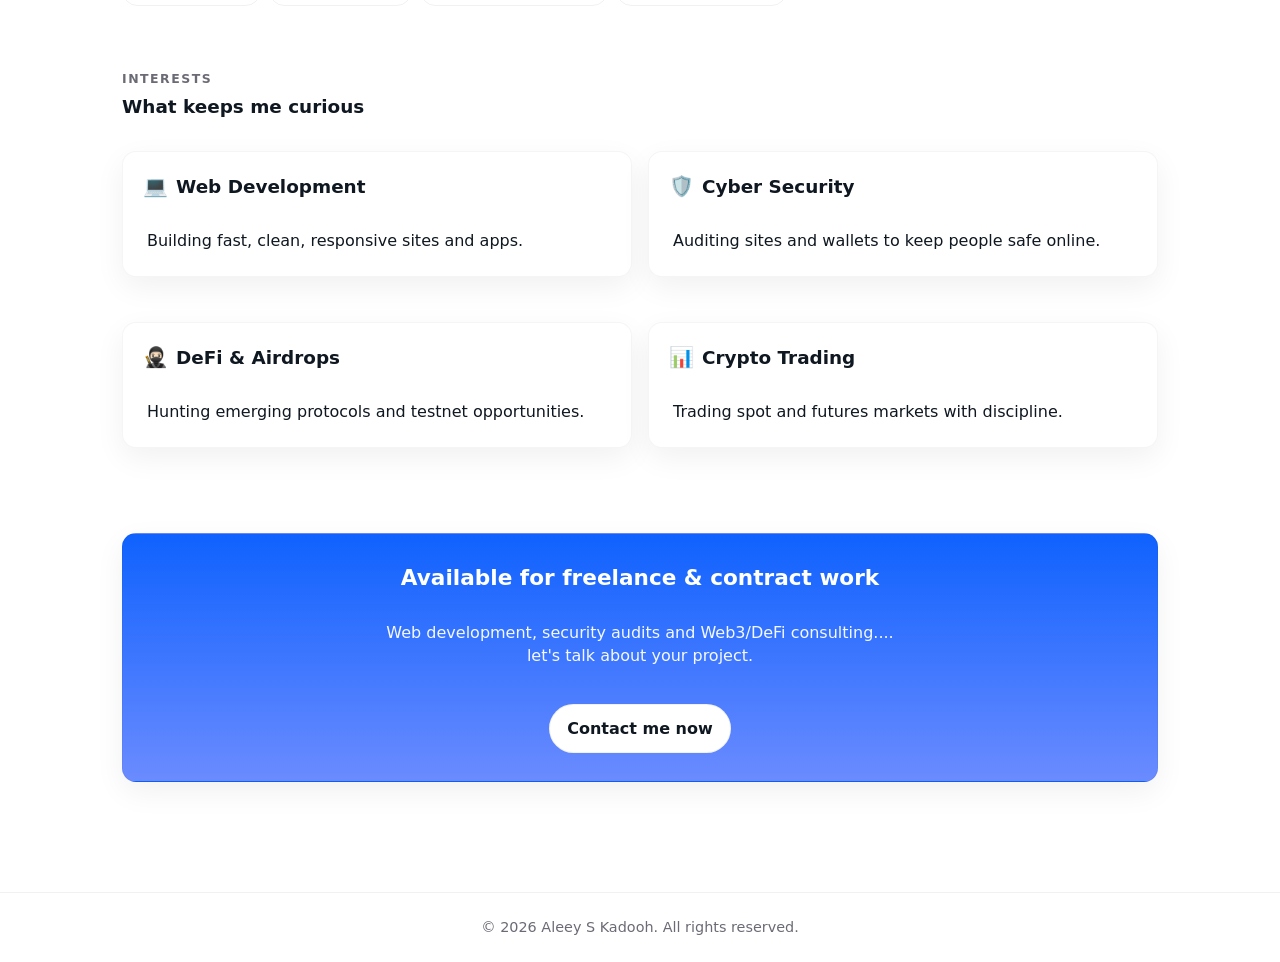
==== commit 563c49e8: "lastupdate" ====
--- a/index.html
+++ b/index.html
@@ -24,7 +24,7 @@
   <main>
     <section class="hero">
       <span class="badge badge-secondary">🟢Available for work</span>
-      <img class="avatar" src="5960869288195329954.jpg" alt="">
+      <img class="avatar" src="" alt="">
       <h1 class="textmainme">Aliyu Salihu Kado</h1>
       <p class="roles">
         Web Developer · Cyber Security Specialist · Bybit Affiliate · Web3 Enthusiast 🦅<br> · Online Entrepreneur · DeFi &amp; Airdrop Hunter ·  Tutor &amp; Coach · Promoter <br>  · Crypto Trader 📊
--- a/styles.css
+++ b/styles.css
@@ -150,10 +150,25 @@
 .hero{padding:3.25rem 1rem 2.25rem; text-align:center}
 .hero .badge{margin-bottom:1rem}
 .avatar{
-  margin:0 auto 1rem; height:88px; width:88px; display:flex; align-items:center; justify-content:center; border-radius:999px;
-  background:linear-gradient(135deg,var(--primary), #6b8bff); color:var(--primary-foreground); font-weight:900; font-size:1.4rem;
-  box-shadow:0 14px 40px rgba(15,98,254,0.08); transition:transform 360ms var(--ease), box-shadow 360ms var(--ease);
+  margin:0 auto 1rem;
+  height:230px;               
+  width:170px;
+  display:flex;
+  align-items:center;
+  justify-content:center;
+  border-radius:999px;
+  background: linear-gradient(135deg,var(--primary), #6b8bff);
+  color:var(--primary-foreground);
+  font-weight:900;
+  font-size:1.4rem;
+  box-shadow:0 14px 40px rgba(15,98,254,0.08);
+  transition:transform 360ms var(--ease), box-shadow 360ms var(--ease);
   will-change:transform;
+  background-image: url("photo_5969847285967425332_y.jpg"); 
+  background-size: 130%;        
+  background-position: center;  
+  background-repeat: no-repeat;
+  overflow:hidden;
 }
 .avatar:hover{transform:translateY(-6px) scale(1.02)}
 .hero h1{font-size:2.2rem; margin:0; font-weight:900}
